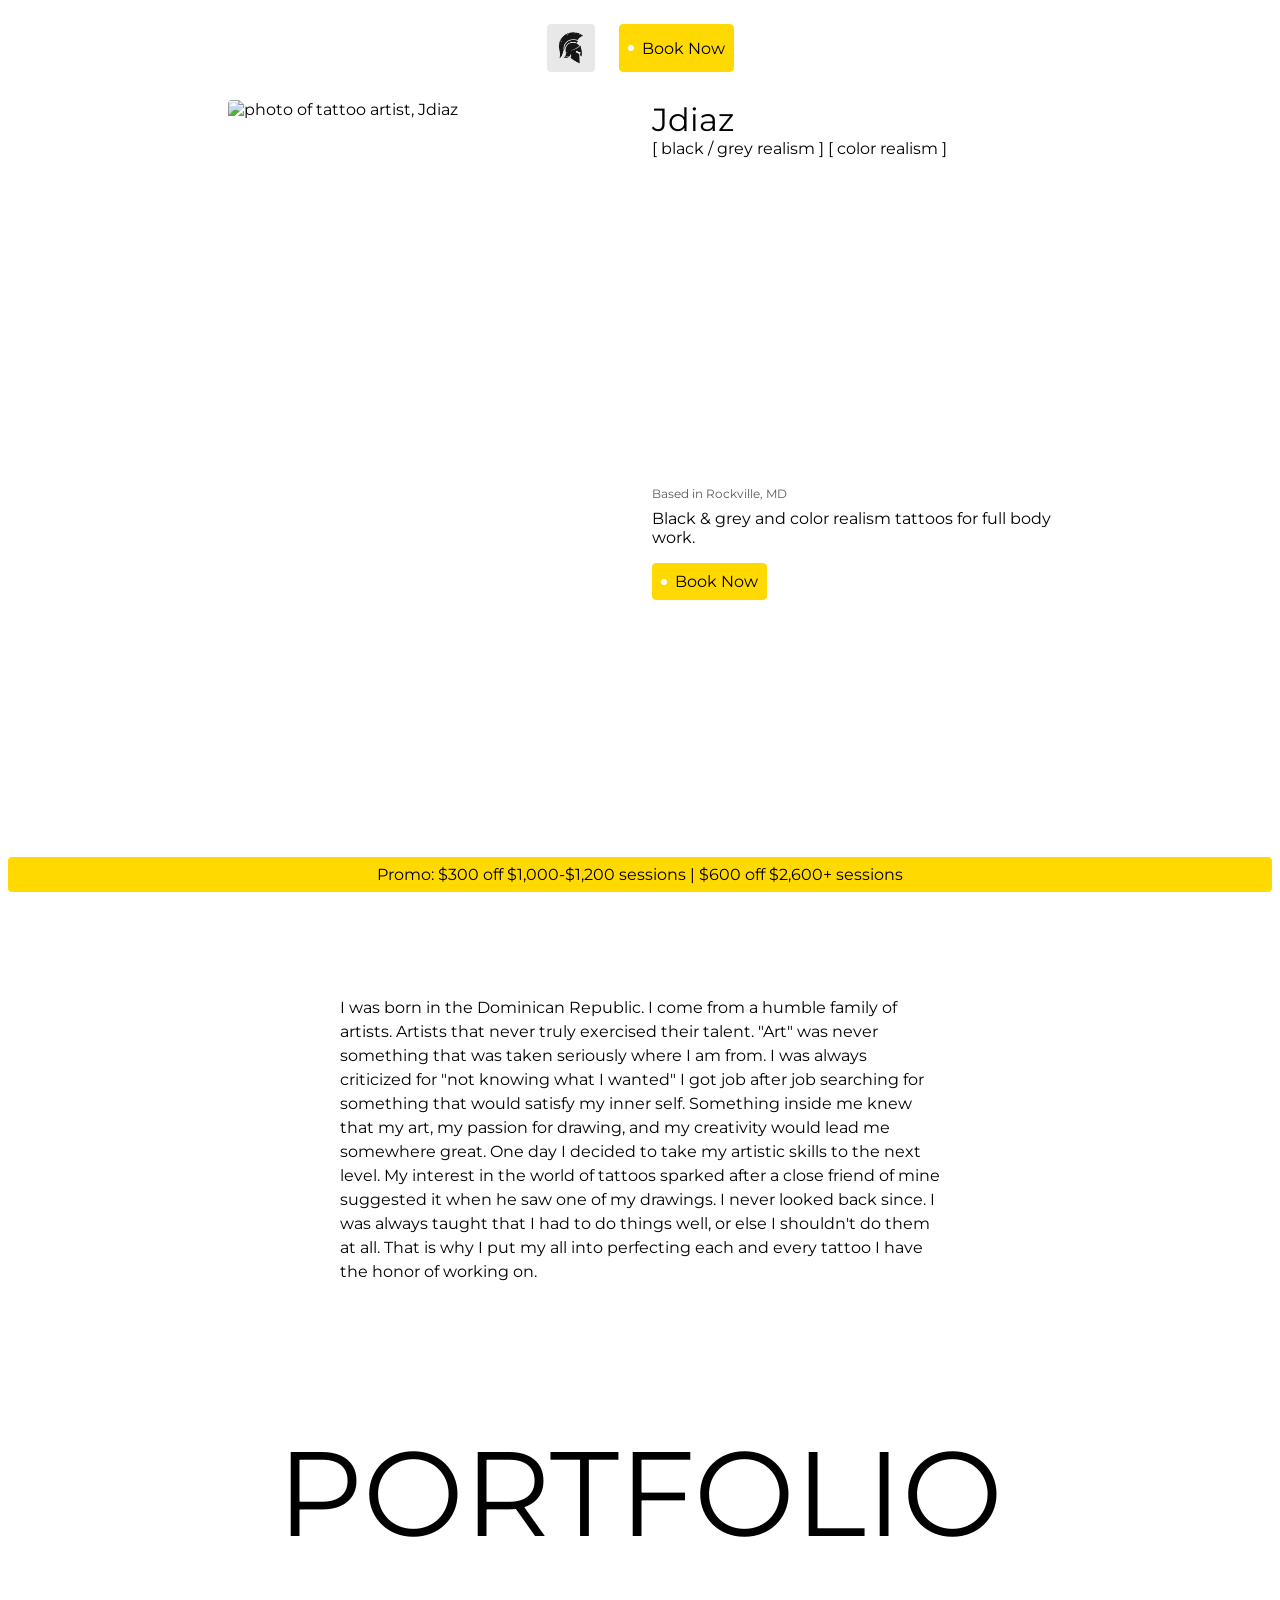
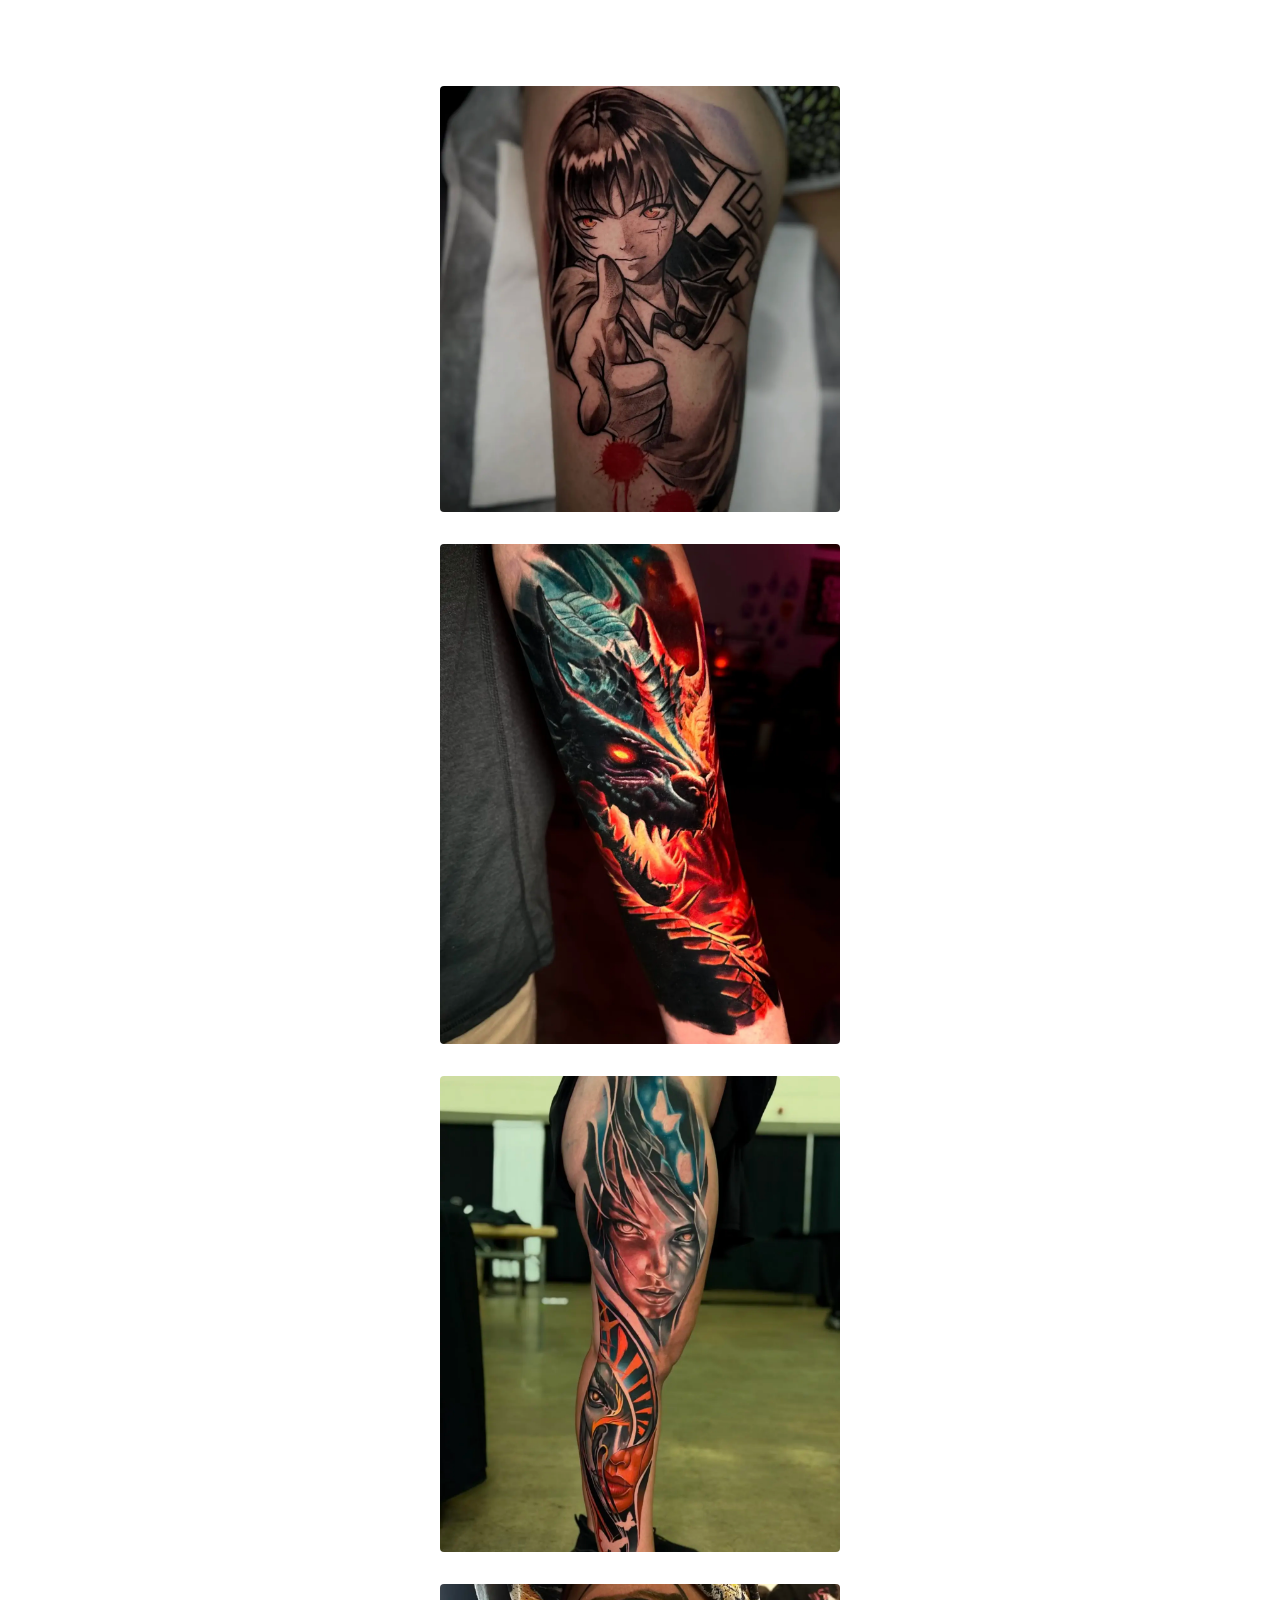
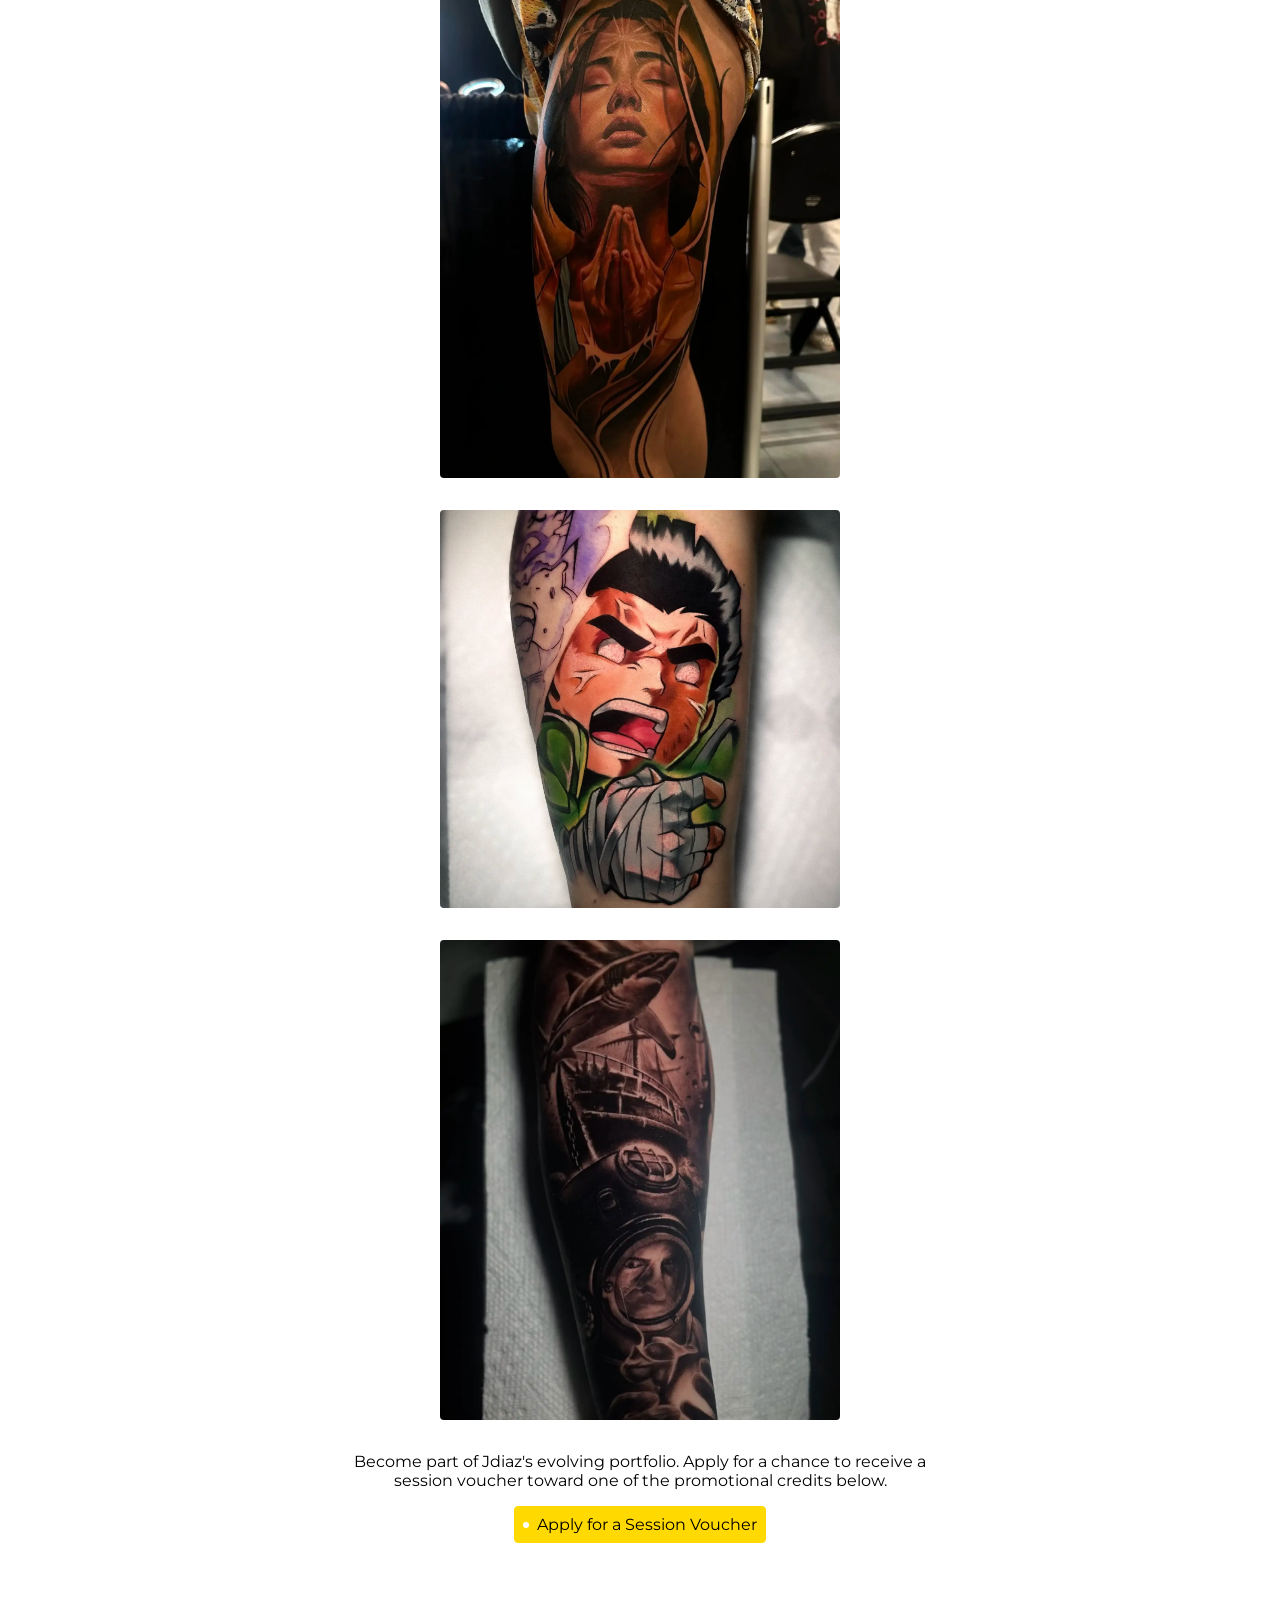
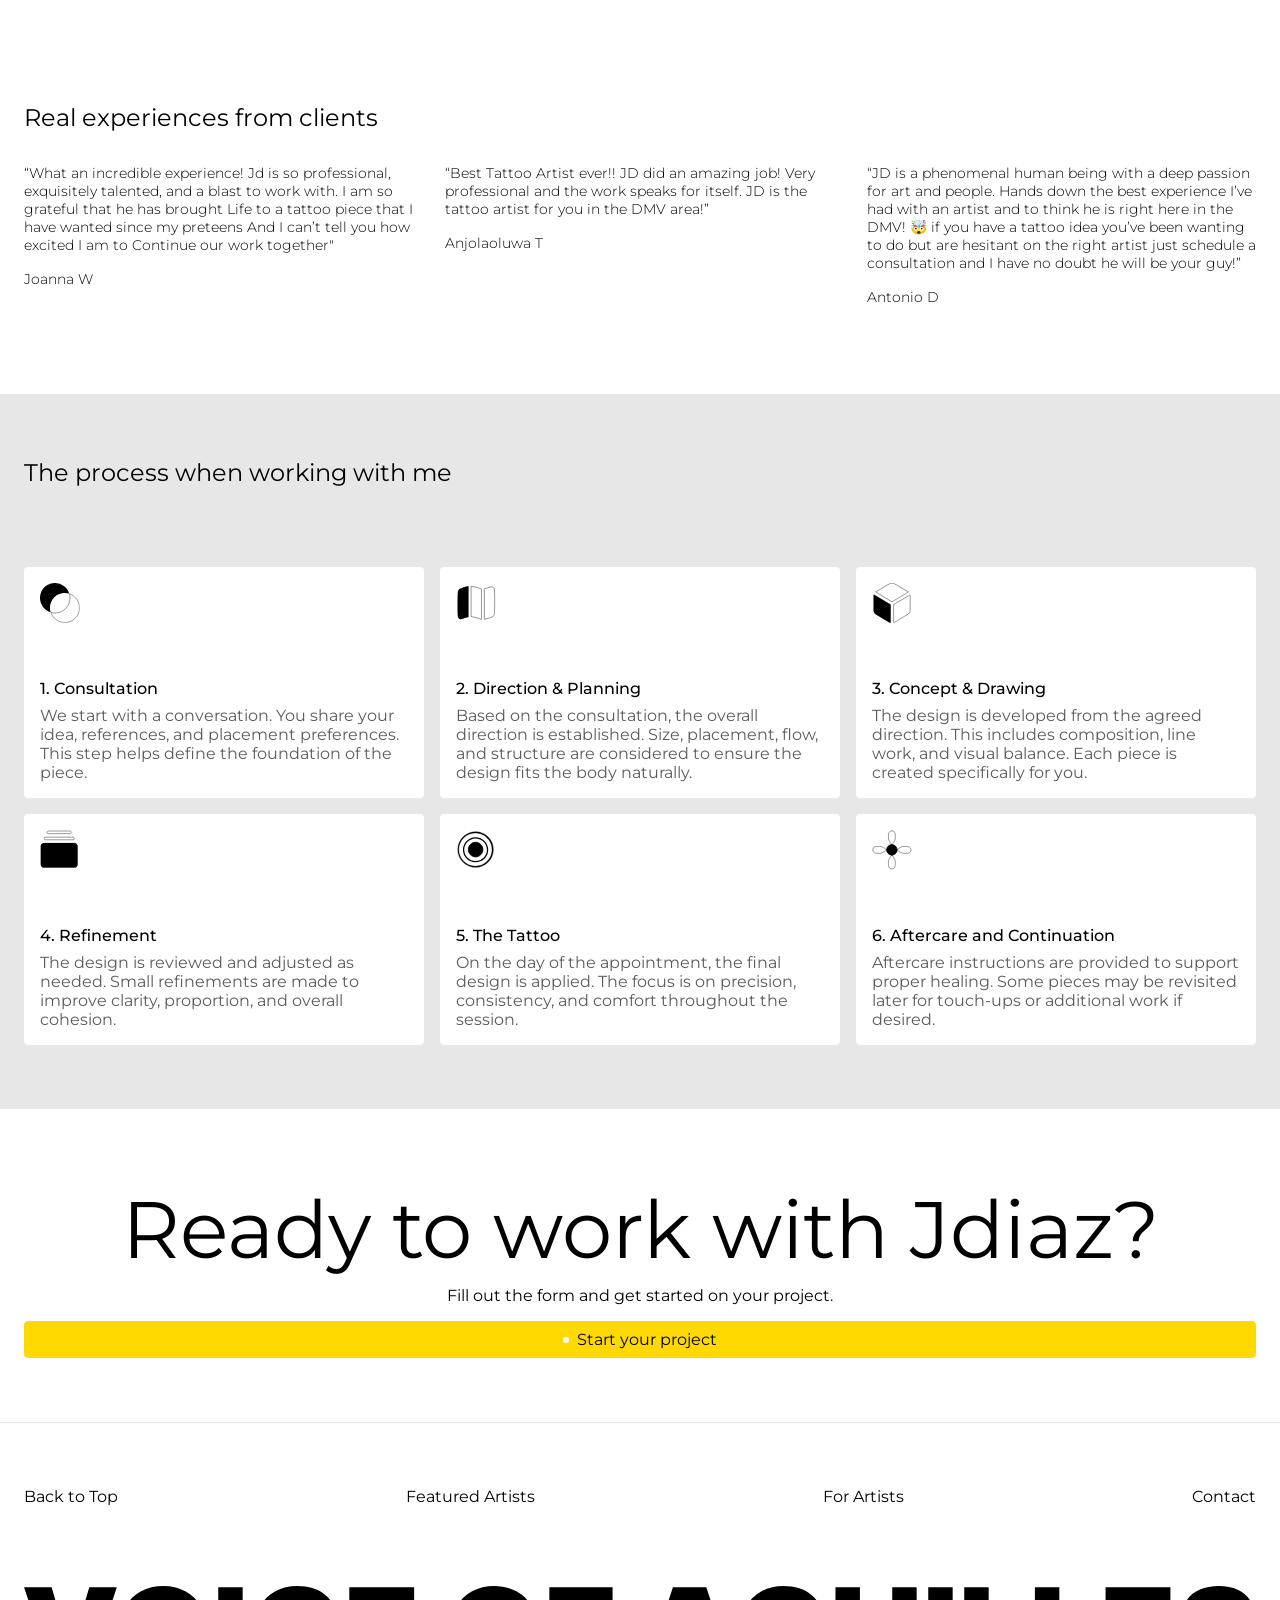
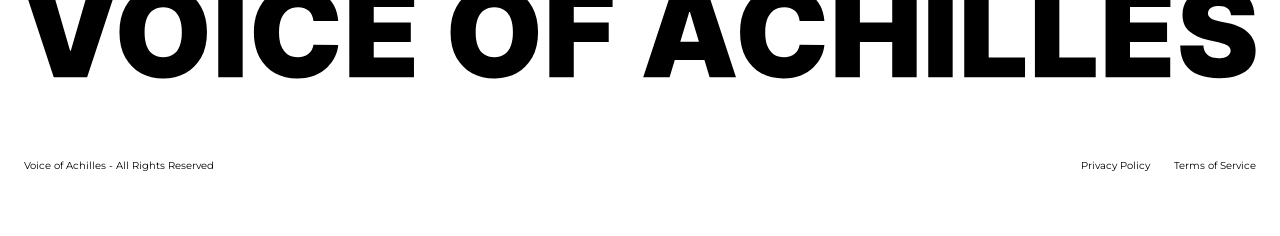
==== achilles-art-studio.html @ 3e41f664 "added new changes" ====
<!DOCTYPE html>
<html lang="en">
<head>
  <meta charset="UTF-8">
  <meta name="viewport" content="width=device-width, initial-scale=1.0">
  <title>Jdiaz | Artist</title>
  <link rel="stylesheet" href="achilles-art-studio-style.css">

  <!-- Meta Pixel Code --> 
   <script> !function(f,b,e,v,n,t,s) {if(f.fbq)return;n=f.fbq=function(){n.callMethod? n.callMethod.apply(n,arguments):n.queue.push(arguments)}; if(!f._fbq)f._fbq=n;n.push=n;n.loaded=!0;n.version='2.0'; n.queue=[];t=b.createElement(e);t.async=!0; t.src=v;s=b.getElementsByTagName(e)[0]; s.parentNode.insertBefore(t,s)}(window, document,'script', 'https://connect.facebook.net/en_US/fbevents.js'); fbq('init', '817941607313634'); fbq('track', 'PageView'); </script> <noscript><img height="1" width="1" style="display:none" src="https://www.facebook.com/tr?id=817941607313634&ev=PageView&noscript=1" /></noscript> 
  <!-- End Meta Pixel Code -->

  <!-- FORM CODE -->
   <script type="text/javascript">
    (function (d, o) {
        var s = d.createElement("script"), g = "getElementsByTagName";
        s.type = "text/javascript"; s.async = true;
        s.src = "//formdesigner.pro/js/universal/init.js?v=1.0.0";
        s.onload = function () {
            if (document.readyState !== 'loading') {
                FD.init(o);
            } else document.addEventListener("DOMContentLoaded", function () {
                FD.init(o);
            });
        };
        var h=d[g]("head")[0] || d[g]("body")[0];
        h.appendChild(s);
    })(document, {
    "host": "formdesigner.pro",
    "forms": {
        "243642": {
            "popup": {
                "overlay": "rgba(25,25,25,0.9)",
                "width": "600px",
                "height": "auto",
                "preload": 1,
                "disableOnMobile": false,
                "frequency": 1
            }
        }
    }
});
</script>

<script>
!function(f,b,e,v,n,t,s)
{if(f.fbq)return;n=f.fbq=function(){n.callMethod?
n.callMethod.apply(n,arguments):n.queue.push(arguments)};
if(!f._fbq)f._fbq=n;n.push=n;n.loaded=!0;n.version='2.0';
n.queue=[];t=b.createElement(e);t.async=!0;
t.src=v;s=b.getElementsByTagName(e)[0];
s.parentNode.insertBefore(t,s)}(window, document,'script',
'https://connect.facebook.net/en_US/fbevents.js');
fbq('init', '817941607313634');
fbq('track', 'SubmitApplication');
</script>
<noscript><img height="1" width="1" style="display:none"
src="https://www.facebook.com/tr?id=817941607313634&ev=PageView&noscript=1"
/></noscript>

</head>
<body>
  <header>
    <nav>
      <a href="index.html">
        <figure class="achilles-wrapper">
          <img src="assets/achilles-helmet.svg" class="achilles-icon" alt="achilles helmet icon">
        </figure>
      </a>

      <a href="#popup:formdesigner-243642" class="CTA-btn main-CTA">
        <div class="btn-circle"></div>
        Book Now
      </a>
  </header>

  <main>
    <a href="#popup:formdesigner-243642" class="promo">
      Promo: $300 off $1,000-$1,200 sessions | $600 off $2,600+ sessions
    </a>
  
    <div class="section-sticky">
      <section id="artist">
        <div class="artist-container">
          <figure class="display-wrapper">
            <img src="artists/achilles-art-studio-wild-card.svg" alt="photo of tattoo artist, Jdiaz" class="artist-display">
          </figure>

          <div class="artist-info-container">
            <div>
              <h1 class="artist-name">Jdiaz</h1>
              <p>
                [ black / grey realism ] [ color realism ]
              </p>
            </div>

            <div class="artist-summary-container">
              <p class="location">Based in Rockville, MD</p>

              <p class="artist-summary">Black & grey and color realism tattoos for full body work.</p>

              <a href="#popup:formdesigner-243642" class="CTA-btn main-CTA">
                <div class="btn-circle"></div>
                Book Now
              </a>
            </div>
          </div>
        </div>
      </section>

      <section id="about-artist">
        <div class="container">
          <div class="row">
            <div class="text-container">
              <p class="about-text">
                I was born in the Dominican Republic. I come from a humble family of artists. Artists that never truly exercised their talent. "Art" was never something that was taken seriously where I am from. I was always criticized for "not knowing what I wanted" I got job after job searching for something that would satisfy my inner self. Something inside me knew that my art, my passion for drawing, and my creativity would lead me somewhere great. One day I decided to take my artistic skills to the next level. My interest in the world of tattoos sparked after a close friend of mine suggested it when he saw one of my drawings. I never looked back since. I was always taught that I had to do things well, or else I shouldn't do them at all. That is why I put my all into perfecting each and every tattoo I have the honor of working on. 
              </p>
            </div>
          </div>
        </div>
        
        <section id="gallery">
          <div class="container">
            <div class="row gallery-row">
              <div class="gallery-text-container">
                <h2 class="portfolio">PORTFOLIO</h2>
              </div>
              
              <div class="tattoo-container">
                <figure class="tattoo-wrapper">
                  <img src="jdiaz-tattoos/jdiaz-anime.webp" alt="Anime tattoo by Jdiaz" class="tattoo-img" loading="lazy">
                </figure>
                
                <figure class="tattoo-wrapper">
                  <img src="jdiaz-tattoos/jdiaz-dragon.webp" alt="Dragon tattoo by Jdiaz" class="tattoo-img" loading="lazy">
                </figure>
                
                <figure class="tattoo-wrapper">
                  <img src="jdiaz-tattoos/jdiaz-full-leg.webp" alt="Full leg tattoo by Jdiaz" class="tattoo-img" loading="lazy">
                </figure>
                
                <figure class="tattoo-wrapper">
                  <img src="jdiaz-tattoos/jdiaz-praying.webp" alt="Praying tattoo by Jdiaz" class="tattoo-img" loading="lazy">
                </figure>
                
                <figure class="tattoo-wrapper">
                  <img src="jdiaz-tattoos/jdiaz-rocklee.webp" alt="Rock Lee  tattoo by Jdiaz" class="tattoo-img" loading="lazy">
                </figure>
                
                <figure class="tattoo-wrapper">
                  <img src="jdiaz-tattoos/jdiaz-underwater.webp" alt="Underwater tattoo by Jdiaz" class="tattoo-img" loading="lazy">
                </figure>
              </div>
            </div>
            <div class="gallery-CTA">
              <p>Become part of Jdiaz's evolving portfolio. Apply for a chance to receive a session voucher toward one of the promotional credits below.</p>
    
              <a href="#popup:formdesigner-243642" class="CTA-btn main-CTA">
                <div class="btn-circle"></div>
                Apply for a Session Voucher
              </a>
            </div>
          </div>
        </section>
      </section>
    </div>


    <section id="Reviews">
      <div class="container">
        <div class="row client-row">

          <h2>Real experiences from clients</h2>
          <div class="review-wrapper">
            <div class="quote-box">
              <p class="quote">
                “What an incredible experience! Jd is so professional, exquisitely talented, and a blast to work with. I am so grateful that he has brought Life to a tattoo piece that I have wanted since my preteens And I can’t tell you how excited I am to Continue our work together"
              </p>

              <p class="quote">Joanna W</p>
            </div>

            <div class="quote-box">
              <p class="quote">
                “Best Tattoo Artist ever!! JD did an amazing job! Very professional and the work speaks for itself. JD is the tattoo artist for you in the DMV area!”
              </p>

              <p class="quote">Anjolaoluwa T</p>
            </div>

            <div class="quote-box">
              <p class="quote">
                “JD is a phenomenal human being with a deep passion for art and people. Hands down the best experience I’ve had with an artist and to think he is right here in the DMV! 🤯 if you have a tattoo idea you’ve been wanting to do but are hesitant on the right artist just schedule a consultation and I have no doubt he will be your guy!”
              </p>

              <p class="quote">Antonio D</p>
            </div>
        </div>
      </div>
    </section>

    <section id="process">
      <div class="container">
        <div class="row">
          <h2>The process when working with me</h2>

          <div class="process-wrapper">
            <!-- consultation -->
            <div class="process-card">
              <img src="assets/consultation-img.svg" alt="" class="process-icon">

              <div class="process-info-container">
                <p class="process-name">1. Consultation</p>
                <p class="process-info">We start with a conversation. You share your idea, references, and placement preferences. This step helps define the foundation of the piece.</p>
              </div>
            </div>

            <!-- planning -->

            <div class="process-card">
              <img src="assets/planning-img.svg" alt="" class="process-icon">

              <div class="process-info-container">
                <p class="process-name">2. Direction & Planning</p>
                <p class="process-info">Based on the consultation, the overall direction is established. Size, placement, flow, and structure are considered to ensure the design fits the body naturally.</p>
              </div>
            </div>

            <!-- Concept -->

            <div class="process-card">
              <img src="assets/concept-img.svg" alt="" class="process-icon">

              <div class="process-info-container">
                <p class="process-name">3. Concept & Drawing</p>
                <p class="process-info">The design is developed from the agreed direction. This includes composition, line work, and visual balance. Each piece is created specifically for you.</p>
              </div>
            </div>

            <!-- Refinement -->

            <div class="process-card">
              <img src="assets/refinement-img.svg" alt="" class="process-icon">

              <div class="process-info-container">
                <p class="process-name">4. Refinement</p>
                <p class="process-info">The design is reviewed and adjusted as needed. Small refinements are made to improve clarity, proportion, and overall cohesion.</p>
              </div>
            </div>

            <!-- tattoo -->

            <div class="process-card">
              <img src="assets/tattoo-img.svg" alt="" class="process-icon">

              <div class="process-info-container">
                <p class="process-name">5. The Tattoo</p>
                <p class="process-info">On the day of the appointment, the final design is applied. The focus is on precision, consistency, and comfort throughout the session.</p>
              </div>
            </div>

            <!-- Aftercare -->

            <div class="process-card">
              <img src="assets/aftercare-img.svg" alt="" class="process-icon">

              <div class="process-info-container">
                <p class="process-name">6. Aftercare and Continuation</p>
                <p class="process-info">Aftercare instructions are provided to support proper healing. Some pieces may be revisited later for touch-ups or additional work if desired.</p>
              </div>
            </div>
          </div>
        </div>
      </div>
    </section>

    <section id="final-CTA">
      <div class="container">
        <div class="row CTA-row">
          <h2 class="CTA-text">Ready to work with Jdiaz?</h2>

          <p class="CTA-info">Fill out the form and get started on your project.</p>

          <a href="#popup:formdesigner-243642" class="CTA-btn main-CTA">
            <div class="btn-circle"></div>
            Start your project
          </a>
        </div>
      </div>
    </section>

    <footer>
      <div class="footer-container">
        <div class="row">
          <ul class="footer-list">
            <li><a href="index.html" class="footer-link">Back to Top</a></li>

            <li><a href="/#featured-artists" class="footer-link">Featured Artists</a></li>

            <li><a href="/#artist-program" class="footer-link">For Artists</a></li>
            
            <li><a href="mailto:contact@voiceofachilles.com" class="footer-link">Contact</a></li>
          </ul>

          <img src="assets/voiceofachilles.svg" class="footer-company-name">

          <div class="copyright-wrapper">
            <p class="copyright">
              Voice of Achilles - All Rights Reserved
            </p>
            <div class="policy-pages">
              <a href="privacy-policy.html">Privacy Policy</a>
              <a href="terms-of-service.html">Terms of Service</a>
            </div>
          </div>

        </div>
      </div>
    </footer>
  </main>
</body>
</html>
---- achilles-art-studio-style.css ----
@import url('https://fonts.googleapis.com/css2?family=Montserrat:ital,wght@0,100..900;1,100..900&display=swap');

* {
  padding: 0;
  margin: 0;
  box-sizing: border-box;
  scroll-behavior: smooth;
   font-family: "Montserrat", sans-serif;
}

:root {
  --artist-color: #ffd900;
  --gold-color: #FFD900;
  --black: #000;
  --white: #fff;
  --background-color: #fff;
  --secondary-text: #5B5B5B;
  --corner-radius: 4px;
  --process-background: #E7E7E7;
  --gloss-grey: rgba(225, 225, 225, 0.75);
}

body {
  background-color: var(--background-color);
}

/* GEN */
li, a {
  list-style-type: none;
  text-decoration: none;
  color: inherit;
}

img {
  display: block;
}

.container {
  padding: 4rem 0;
  margin-top: 8px;
}

.row {
  padding: 0 24px;
  width: 100%;
  max-width: 1500px;
  margin: 0 auto;
}

h2 {
  font-weight: 400;
  margin-bottom: 8px;
}

/* Buttons */
.CTA-btn {
  padding: 8px;
  width: fit-content;
  border-radius: var(--corner-radius);

  display: flex;
  justify-content: center;
  align-items: center;
  gap: 8px;
  border: 1px solid var(--artist-color);
}

.CTA-btn:hover {
  backdrop-filter: blur(2px);
  background-color: #ffffff00;
  color: #000;
}

.main-CTA {
  background-color: var(--artist-color);
}

.main-CTA:hover .btn-circle {
  background-color: var(--black);
}

.btn-circle,
.secondary-circle {
  width: 6px;
  height: 6px;
  border-radius: 25px;
  transition: background-color 300ms ease;
}

.btn-circle {
  background-color: var(--white);
}

.secondary-CTA,
.main-CTA {
  transition: color 300ms ease, background-color 300ms ease;
}

.secondary-CTA:hover .secondary-circle {
  background-color: var(--white);
}

/* PROMO */
.promo {
  position: fixed;
  bottom: 8px;
  left: 8px;
  right: 8px;
  background-color: var(--gold-color);
  border-radius: var(--corner-radius);
  padding: 8px 4px;
  z-index: 100;
  text-align: center;
}

/* navigation */
nav {
  width: 100%;
  position: fixed;
  top: 24px;
  left: 0;
  right: 0;
  padding: 0 24px;
  z-index: 101;
  display: flex;
  justify-content: center;
  gap: 24px;
}

.achilles-wrapper {
  width: 48px;
}

.achilles-icon {
  width: 32px;
}

.nav-list {
  gap: 16px; 
  padding: 0 24px;
}

.nav-list,
.achilles-wrapper {
  display: flex;
  justify-content: center;
  background-color: var(--gloss-grey);
  backdrop-filter: blur(4px);
  align-items: center;
  height: 48px;
  border-radius: var(--corner-radius);
  transition: background-color 300ms ease;
}

.achilles-wrapper:hover {
  background-color: var(--gold-color);
}

/* Artist hero */
.section-sticky {
  position: relative;
  padding: 24px;
  height: fit-content; /*Height for parent text container*/
}

#artist {
  position: sticky;
  top: 100px;
  z-index: 1;
  height: 100vh;
}

.artist-container {
  display: flex;
  justify-content: center;
  gap: 24px;
}

.display-wrapper {
  width: 400px;
  height: 500px;
  border-radius: var(--corner-radius);
  overflow: hidden;
}

.artist-display {
  width: 100%;
}

.artist-info-container {
  display: flex;
  flex-direction: column;
  justify-content: space-between;
  height: 500px;
}

.artist-summary {
  margin: 8px 0 16px 0;
  width: 400px;
}

.artist-name {
  font-size: 32px;
  font-weight: 400;
}

.location {
  color: var(--secondary-text);
  font-size: 12px;
}

/* About Artist */
#about-artist {
  position: relative;
  z-index: 10;
  background-color: var(--white);
}

.text-container {
  display: flex;
  flex-direction: column;
  align-items: center;
  justify-content: center;
  gap: 32px;
}

.about-text {
  width: 600px;
  line-height: 24px;
}

/* Gallery */
.gallery-row {
  height: fit-content;
  position: relative;
  padding: 0;
}

.gallery-text-container {
  position: sticky;
  top: 30%;
  display: flex;
  width: 100%;
  text-align: center;
  justify-content: center;
  margin-bottom: 32px;
}

.portfolio {
  font-size: 120px;
}


.tattoo-container {
  padding: 32px 0;
  position: relative;
  z-index: 10;
  margin-top: 80px;
  
  display: flex;
  flex-direction: column;
  align-items: center;
  gap: 32px;
}

.tattoo-wrapper {
  width: 400px;
  height: fit-content;
  overflow: hidden;
  border-radius: var(--corner-radius);
}

.tattoo-img {
  width: 100%;
}

.gallery-CTA {
  width: 100%;
  display: flex;
  flex-direction: column;
  align-items: center;
  gap: 16px;
  text-align: center;
}

.gallery-CTA p {
  width: 100%;
  max-width: 600px;
}

/* Reviews */
.review-wrapper {
  margin-top: 32px;
  display: grid;
  grid-template-columns: repeat(3, 1fr);
  gap: 32px;
}

.quote-box {
  border: .5px solid var(--background-black);
  border-radius: var(--corner-radius);
}

.quote {
  font-weight: 300;
  font-size: 14px;
  margin-bottom: 16px;
}


/* Process */
#process {
  background-color: var(--process-background);
}

.process-wrapper {
  margin-top: 80px;
  display: grid;
  grid-template-columns: repeat(3, 1fr);
  gap: 16px;
}

.process-card {
  background-color: var(--white);
  border-radius: 4px;
  padding: 16px;

  display: flex;
  flex-direction: column;
  gap: 56px;
}

.process-icon {
  width: 40px;
}

.process-name {
  font-weight: 500;
  margin-bottom: 8px;
}

.process-info {
  color: var(--secondary-text);
}

/* Final CTA */
.CTA-row {
  display: flex;
  flex-direction: column;
  align-items: center;
  text-align: center;
}

.CTA-row a {
  width: 100%;
}

.CTA-text {
  font-size: 80px;
}

.CTA-info {
  margin-bottom: 16px;
}

/* footer */
footer {
  position: relative;
  background-color: var(--white);
  border-top: 1px solid var(--gloss-grey);
}

.footer-list {
  display: flex;
  justify-content: space-between;
}

.footer-list,
.copyright-wrapper {
  position: relative;
  z-index: 5;
}

.footer-company-name {
  width: 100%;
  margin: 80px 0 80px 0;
}

.copyright-wrapper {
  display: flex;
  justify-content: space-between;
  font-size: 10px;
}

.policy-pages {
  display: flex;
  gap: 24px;
  align-items: center;
}

.footer-container {
  padding: 4rem 0 4rem 0;
}


/* Viewport 1000px */
@media (max-width: 1000px) {
  .section-sticky, nav {
    padding: 8px;
  }

  nav {
    gap: 8px;
    top: 8px;
  }

  .review-wrapper {
    grid-template-columns: repeat(1, 1fr);
  }
  
  .process-wrapper {
    grid-template-columns: repeat(2, 1fr);
  }
}

@media (max-width: 748px) {
  .artist-container {
    flex-direction: column;
  }

  .display-wrapper {
    width: 300px;
    height: 400px;
  }

  .artist-info-container {
    height: fit-content;
  }

  .artist-summary-container {
    margin-top: 16px;
  }

  .artist-summary {
    width: 100%;
    max-width: 500px;
  }

  .about-text {
    width: 100%;
  }

  .portfolio {
    font-size: 80px;
  }

  p, a {
    font-size: 12px;
  }

  .CTA-text {
    font-size: 40px;
  }
}

@media (max-width: 520px) {
  #artist {
    top: 65px;
  }

  .portfolio {
    font-size: 50px;
    max-width: 300px;
  }

  .tattoo-wrapper {
    width: 90%;
  }

  .process-wrapper {
    grid-template-columns: repeat(1, 1fr);
  }

  .copyright-wrapper {
    flex-direction: column;
    gap: 16px;
    align-items: center;
  }

  .achilles-icon {
    width: 24px;
  }

  .achilles-wrapper {
    height: 36px;
  }
}

@media (max-width: 400px) {
  .display-wrapper {
    width: 100%;
    height: 300px;
  }

  .artist-container {
    gap: 8px;
  }
}
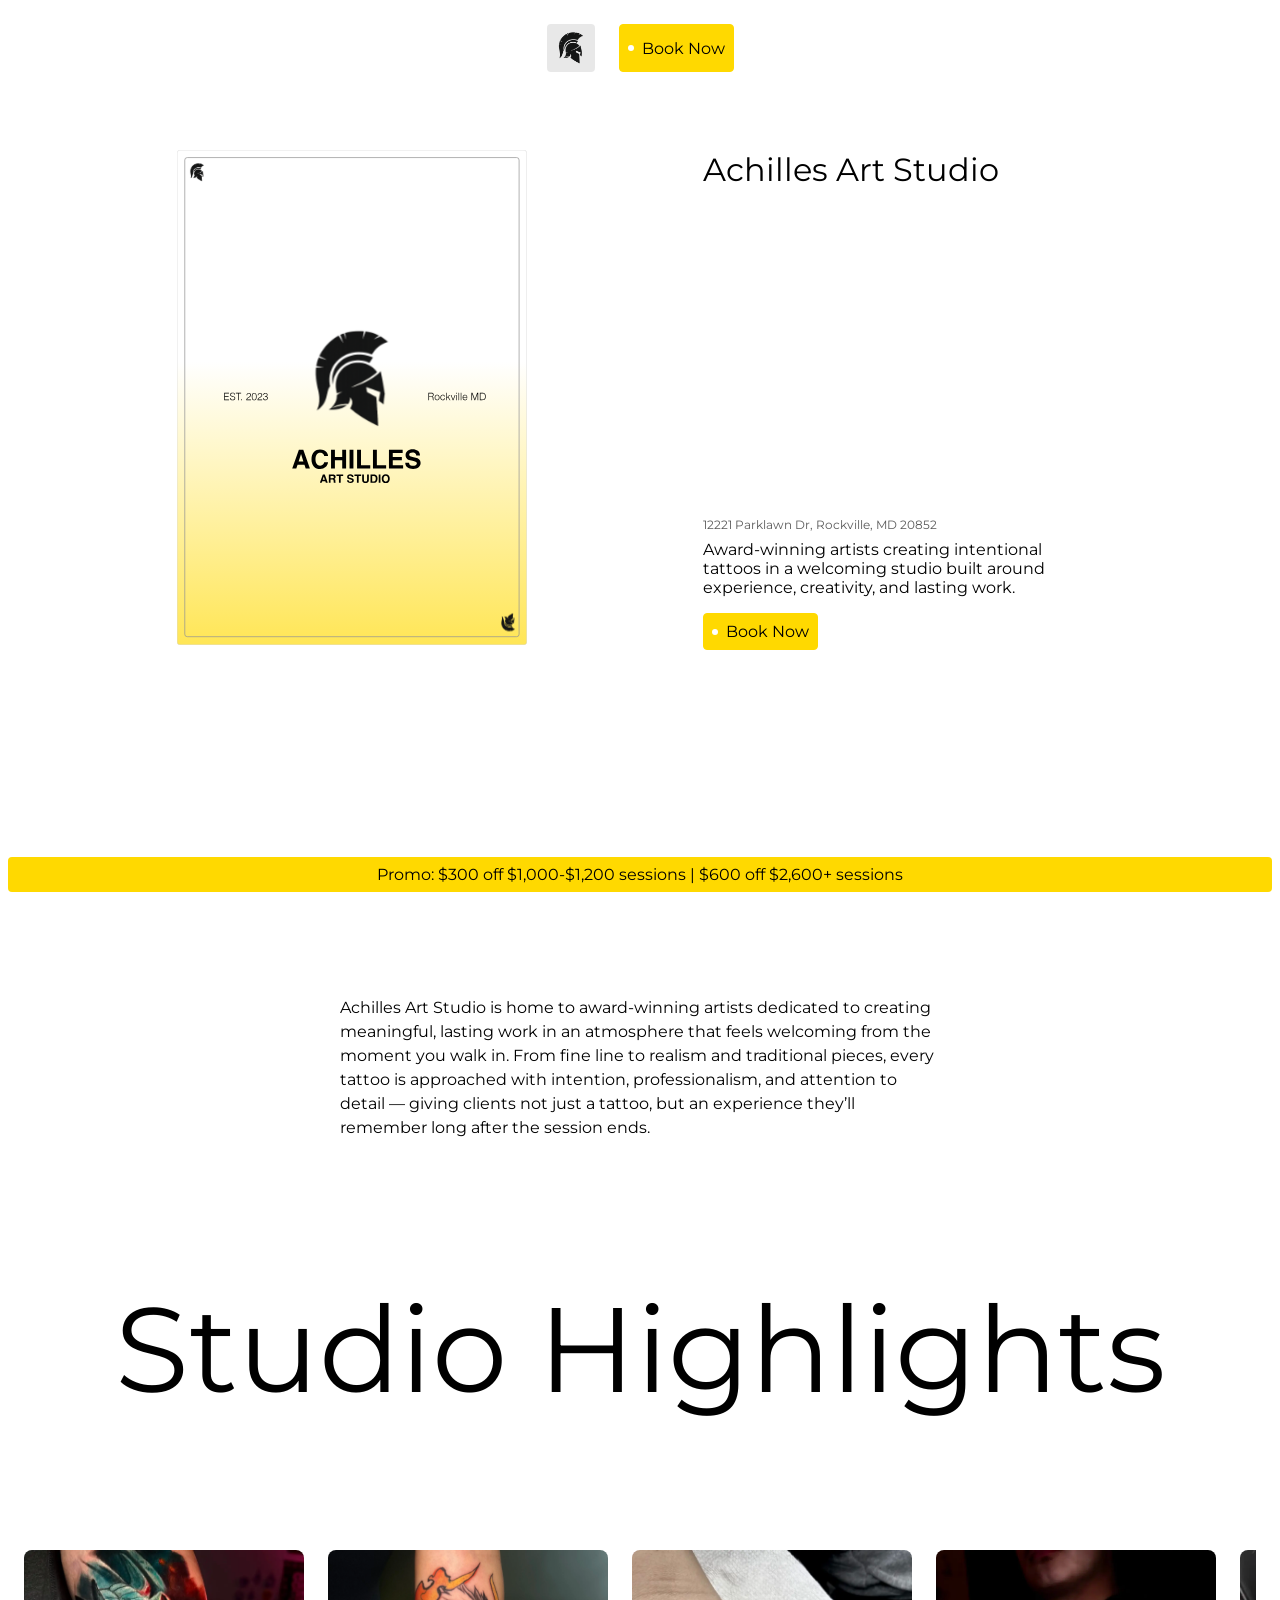
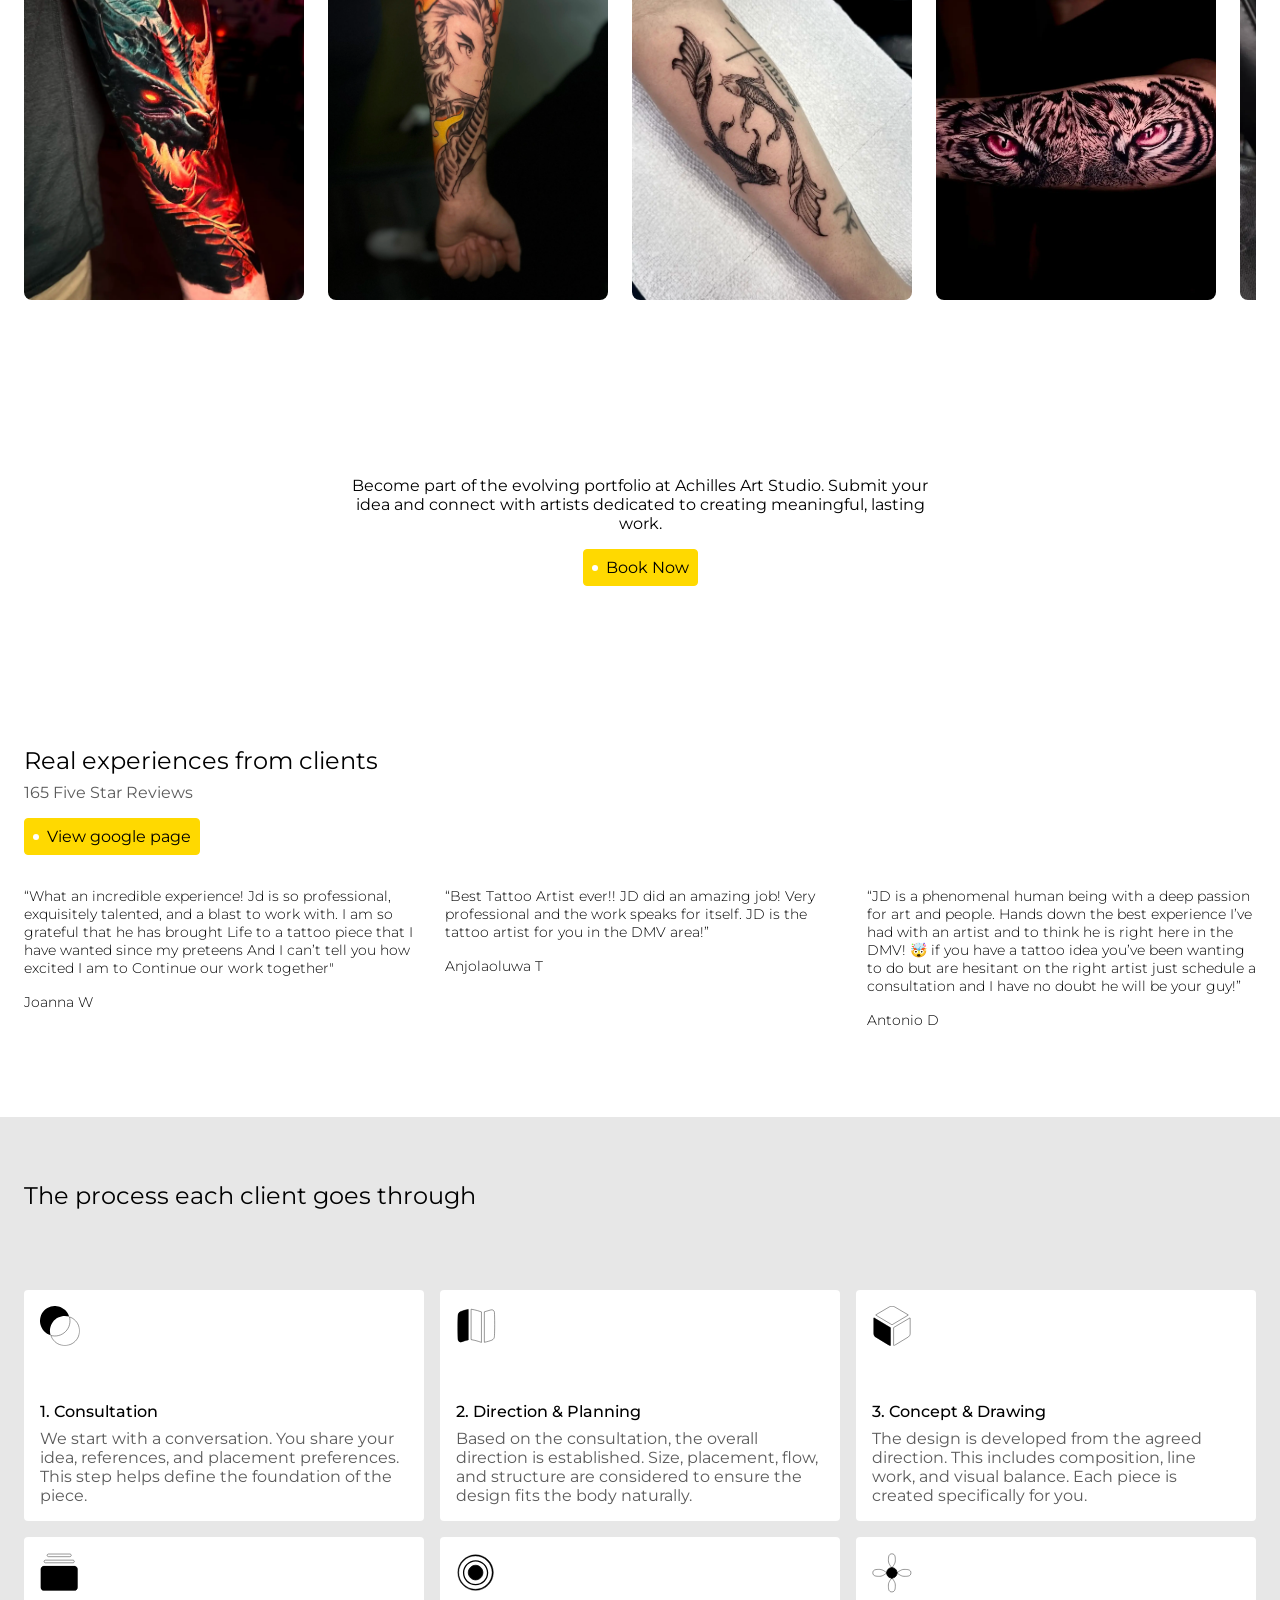
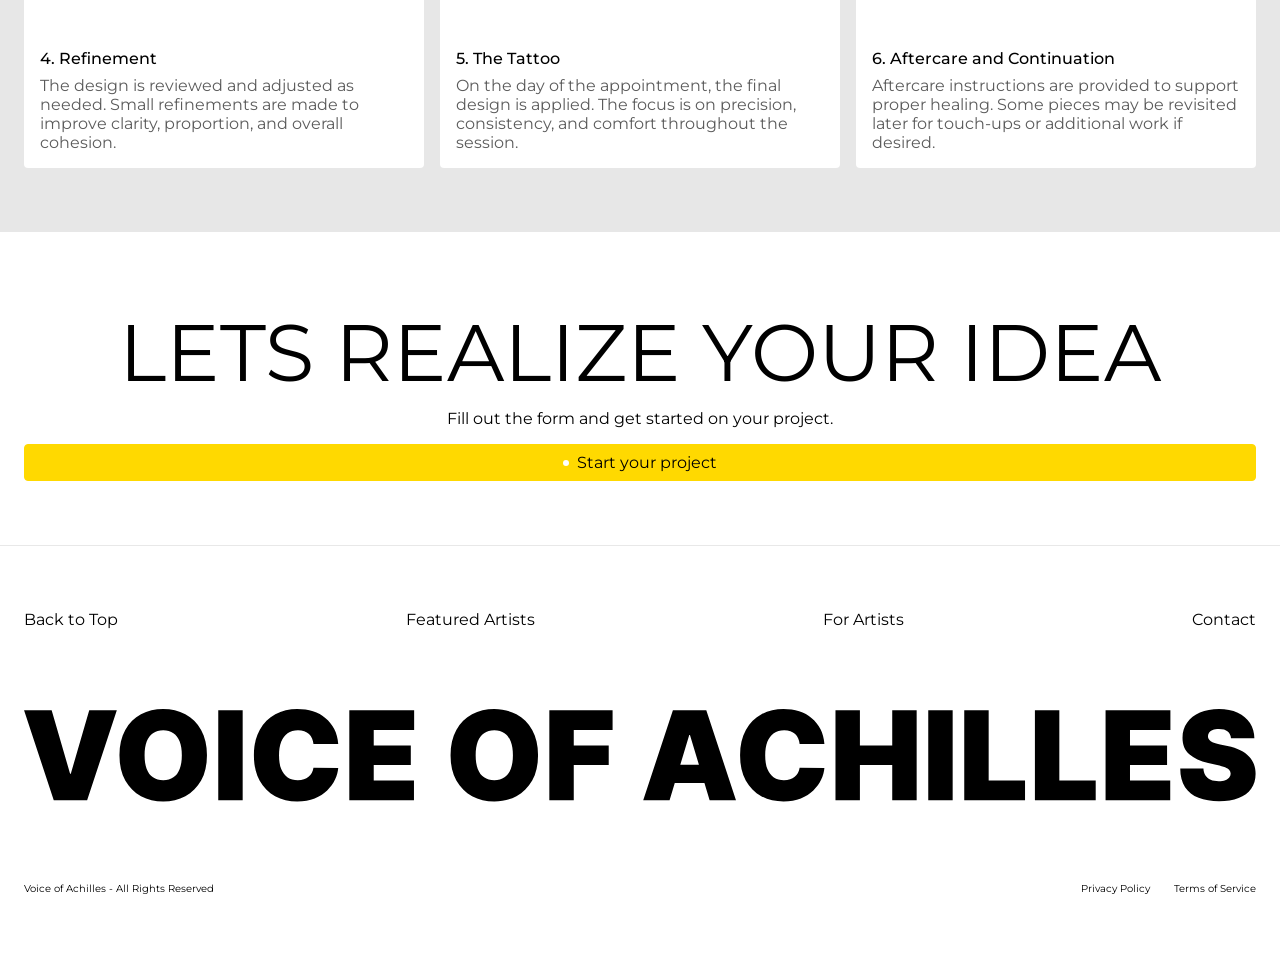
==== commit 75fd23f5: "added achilles page" ====
--- a/achilles-art-studio.html
+++ b/achilles-art-studio.html
@@ -83,21 +83,18 @@
       <section id="artist">
         <div class="artist-container">
           <figure class="display-wrapper">
-            <img src="artists/achilles-art-studio-wild-card.svg" alt="photo of tattoo artist, Jdiaz" class="artist-display">
+            <img src="artists/achilles-studio-card.svg" alt="photo of tattoo artist, Jdiaz" class="artist-display">
           </figure>
 
           <div class="artist-info-container">
             <div>
-              <h1 class="artist-name">Jdiaz</h1>
-              <p>
-                [ black / grey realism ] [ color realism ]
-              </p>
+              <h1 class="artist-name">Achilles Art Studio</h1>            
             </div>
 
             <div class="artist-summary-container">
-              <p class="location">Based in Rockville, MD</p>
-
-              <p class="artist-summary">Black & grey and color realism tattoos for full body work.</p>
+              <p class="location">12221 Parklawn Dr, Rockville, MD 20852</p>
+
+              <p class="artist-summary">Award-winning artists creating intentional tattoos in a welcoming studio built around experience, creativity, and lasting work.</p>
 
               <a href="#popup:formdesigner-243642" class="CTA-btn main-CTA">
                 <div class="btn-circle"></div>
@@ -113,7 +110,7 @@
           <div class="row">
             <div class="text-container">
               <p class="about-text">
-                I was born in the Dominican Republic. I come from a humble family of artists. Artists that never truly exercised their talent. "Art" was never something that was taken seriously where I am from. I was always criticized for "not knowing what I wanted" I got job after job searching for something that would satisfy my inner self. Something inside me knew that my art, my passion for drawing, and my creativity would lead me somewhere great. One day I decided to take my artistic skills to the next level. My interest in the world of tattoos sparked after a close friend of mine suggested it when he saw one of my drawings. I never looked back since. I was always taught that I had to do things well, or else I shouldn't do them at all. That is why I put my all into perfecting each and every tattoo I have the honor of working on. 
+                Achilles Art Studio is home to award-winning artists dedicated to creating meaningful, lasting work in an atmosphere that feels welcoming from the moment you walk in. From fine line to realism and traditional pieces, every tattoo is approached with intention, professionalism, and attention to detail — giving clients not just a tattoo, but an experience they’ll remember long after the session ends. 
               </p>
             </div>
           </div>
@@ -123,44 +120,78 @@
           <div class="container">
             <div class="row gallery-row">
               <div class="gallery-text-container">
-                <h2 class="portfolio">PORTFOLIO</h2>
-              </div>
-              
-              <div class="tattoo-container">
-                <figure class="tattoo-wrapper">
-                  <img src="jdiaz-tattoos/jdiaz-anime.webp" alt="Anime tattoo by Jdiaz" class="tattoo-img" loading="lazy">
-                </figure>
-                
-                <figure class="tattoo-wrapper">
-                  <img src="jdiaz-tattoos/jdiaz-dragon.webp" alt="Dragon tattoo by Jdiaz" class="tattoo-img" loading="lazy">
-                </figure>
-                
-                <figure class="tattoo-wrapper">
-                  <img src="jdiaz-tattoos/jdiaz-full-leg.webp" alt="Full leg tattoo by Jdiaz" class="tattoo-img" loading="lazy">
-                </figure>
-                
-                <figure class="tattoo-wrapper">
-                  <img src="jdiaz-tattoos/jdiaz-praying.webp" alt="Praying tattoo by Jdiaz" class="tattoo-img" loading="lazy">
-                </figure>
-                
-                <figure class="tattoo-wrapper">
-                  <img src="jdiaz-tattoos/jdiaz-rocklee.webp" alt="Rock Lee  tattoo by Jdiaz" class="tattoo-img" loading="lazy">
-                </figure>
-                
-                <figure class="tattoo-wrapper">
-                  <img src="jdiaz-tattoos/jdiaz-underwater.webp" alt="Underwater tattoo by Jdiaz" class="tattoo-img" loading="lazy">
-                </figure>
-              </div>
-            </div>
-            <div class="gallery-CTA">
-              <p>Become part of Jdiaz's evolving portfolio. Apply for a chance to receive a session voucher toward one of the promotional credits below.</p>
+                <h2 class="portfolio">Studio Highlights</h2>
+              </div>
+              
+          <div class="track-container">
+            <div class="gallery-track">
+              <div class="gallery-item">
+                <img src="home-tattoos/jdiaz-dragon.webp" alt="dragon full color tattoo by Jdiaz" loading="eager">
+              </div>
+          
+              <div class="gallery-item">
+                <img src="home-tattoos/jeju-demon-slayer.webp" alt="Demon slayer tattoo by Jeju" loading="eager">
+              </div>
+            
+              <div class="gallery-item">
+                <img src="home-tattoos/randy-koy-fish.webp" alt="koy fish tattoo by Randy" loading="eager">
+              </div>
+            
+              <div class="gallery-item">
+                <img src="home-tattoos/maginkz-tiger-eyes.webp" alt="tiger face tattoo by magic inkz" loading="eager">                 
+              </div>
+            
+              <div class="gallery-item">
+                <img src="home-tattoos/sarai-blk-red-flower.webp" alt="flower tattoo by Sarai" loading="eager">
+              </div>
+            
+              <div class="gallery-item">
+                <img src="home-tattoos/david-lay-sleeve.webp" alt="sleeve by David Lay" loading="eager">
+              </div>
+              
+              <div class="gallery-item">
+                <img src="home-tattoos/daniela-zoro.webp" alt="zoro from One Piece by Daniela" loading="eager">
+              </div>  
+            
+              <!-- DUPLICATE -->
+              <div class="gallery-item">
+                <img src="home-tattoos/jdiaz-dragon.webp" alt="dragon full color tattoo by Jdiaz" loading="eager">  
+              </div>
+              
+              <div class="gallery-item">
+                <img src="home-tattoos/jeju-demon-slayer.webp" alt="Demon slayer tattoo by Jeju" loading="eager">
+              </div>
+              
+              <div class="gallery-item">              
+                <img src="home-tattoos/randy-koy-fish.webp" alt="koy fish tattoo by Randy" loading="eager">
+              </div>
+              
+              <div class="gallery-item">
+                <img src="home-tattoos/maginkz-tiger-eyes.webp" alt="tiger face tattoo by magic inkz" loading="eager">
+              </div>
+              
+              <div class="gallery-item">
+                <img src="home-tattoos/sarai-blk-red-flower.webp" alt="flower tattoo by Sarai" loading="eager">
+              </div>
+              
+              <div class="gallery-item">
+                <img src="home-tattoos/david-lay-sleeve.webp" alt="sleeve by David Lay" loading="eager">
+              </div>
+              
+              <div class="gallery-item">
+                <img src="home-tattoos/daniela-zoro.webp" alt="zoro from One Piece by Daniela" loading="eager">
+              </div>        
+            </div> 
+          </div> 
+          </div>
+          <div class="gallery-CTA">
+              <p>Become part of the evolving portfolio at Achilles Art Studio. Submit your idea and connect with artists dedicated to creating meaningful, lasting work.</p>
     
               <a href="#popup:formdesigner-243642" class="CTA-btn main-CTA">
                 <div class="btn-circle"></div>
-                Apply for a Session Voucher
+                Book Now
               </a>
             </div>
-          </div>
         </section>
       </section>
     </div>
@@ -171,6 +202,12 @@
         <div class="row client-row">
 
           <h2>Real experiences from clients</h2>
+          <p class="review-count">165 Five Star Reviews</p>
+
+          <a href="#" class="CTA-btn main-CTA">
+            <div class="btn-circle"></div>
+            View google page
+          </a>
           <div class="review-wrapper">
             <div class="quote-box">
               <p class="quote">
@@ -202,7 +239,7 @@
     <section id="process">
       <div class="container">
         <div class="row">
-          <h2>The process when working with me</h2>
+          <h2>The process each client goes through</h2>
 
           <div class="process-wrapper">
             <!-- consultation -->
@@ -277,7 +314,7 @@
     <section id="final-CTA">
       <div class="container">
         <div class="row CTA-row">
-          <h2 class="CTA-text">Ready to work with Jdiaz?</h2>
+          <h2 class="CTA-text">LETS REALIZE YOUR IDEA</h2>
 
           <p class="CTA-info">Fill out the form and get started on your project.</p>
 
--- a/achilles-art-studio-style.css
+++ b/achilles-art-studio-style.css
@@ -165,26 +165,38 @@
 
 #artist {
   position: sticky;
-  top: 100px;
+  top: 150px;
   z-index: 1;
   height: 100vh;
 }
 
 .artist-container {
   display: flex;
-  justify-content: center;
+  justify-content: space-evenly;
   gap: 24px;
 }
 
 .display-wrapper {
-  width: 400px;
-  height: 500px;
-  border-radius: var(--corner-radius);
-  overflow: hidden;
+  position: relative;
+  width: 350px;
+  height: 400px;
 }
 
 .artist-display {
   width: 100%;
+  transition: box-shadow 500ms ease;
+  animation: float 4s ease-in-out infinite;
+}
+
+@keyframes float {
+  0%, 100% {
+    box-shadow: 6px 6px 1px #00000054;
+    transform: translate(0px) rotate(30deg);
+  }
+  50% {
+    box-shadow: 12px 12px 1px #00000054;
+    transform: translate(6px) rotate(30deg);
+  }
 }
 
 .artist-info-container {
@@ -231,7 +243,7 @@
 
 /* Gallery */
 .gallery-row {
-  height: fit-content;
+  height: 800px;
   position: relative;
   padding: 0;
 }
@@ -250,28 +262,44 @@
   font-size: 120px;
 }
 
-
-.tattoo-container {
-  padding: 32px 0;
-  position: relative;
-  z-index: 10;
-  margin-top: 80px;
-  
-  display: flex;
-  flex-direction: column;
-  align-items: center;
-  gap: 32px;
-}
-
-.tattoo-wrapper {
-  width: 400px;
-  height: fit-content;
-  overflow: hidden;
-  border-radius: var(--corner-radius);
-}
-
-.tattoo-img {
-  width: 100%;
+.track-container {
+  position: relative;
+  width: 100%;
+  height: 100vh;
+  overflow: clip;
+}
+
+.gallery-track {
+  z-index: 5;
+  position: relative;
+  margin-top: 120px;
+  display: flex;
+  gap: 24px;
+  width: max-content;
+  animation: scroll 24s linear infinite;
+}
+
+.gallery-item {
+  position: relative;
+  flex: 0 0 auto;
+  text-align: left;
+}
+
+.gallery-item img {
+  width: 280px;
+  height: 350px; /* Adjust image size */
+  flex-shrink: 0;
+  object-fit: cover;
+  border-radius: 8px;
+}
+
+@keyframes scroll {
+  from {
+    transform: translateX(0);
+  }
+  to {
+    transform: translateX(calc(-50% - 8px));
+  }
 }
 
 .gallery-CTA {
@@ -296,6 +324,11 @@
   gap: 32px;
 }
 
+.review-count {
+  margin: 4px 0 16px 0;
+  color: var(--secondary-text);
+}
+
 .quote-box {
   border: .5px solid var(--background-black);
   border-radius: var(--corner-radius);
@@ -425,11 +458,14 @@
 
 @media (max-width: 748px) {
   .artist-container {
+    position: relative;
     flex-direction: column;
+    align-items: center;
+    z-index: 1;
   }
 
   .display-wrapper {
-    width: 300px;
+    width: 250px;
     height: 400px;
   }
 
@@ -465,7 +501,7 @@
 
 @media (max-width: 520px) {
   #artist {
-    top: 65px;
+    top: 120px;
   }
 
   .portfolio {
@@ -497,8 +533,12 @@
 }
 
 @media (max-width: 400px) {
+  #artist {
+    top: 100px;
+  }
+
   .display-wrapper {
-    width: 100%;
+    width: 200px;
     height: 300px;
   }
 
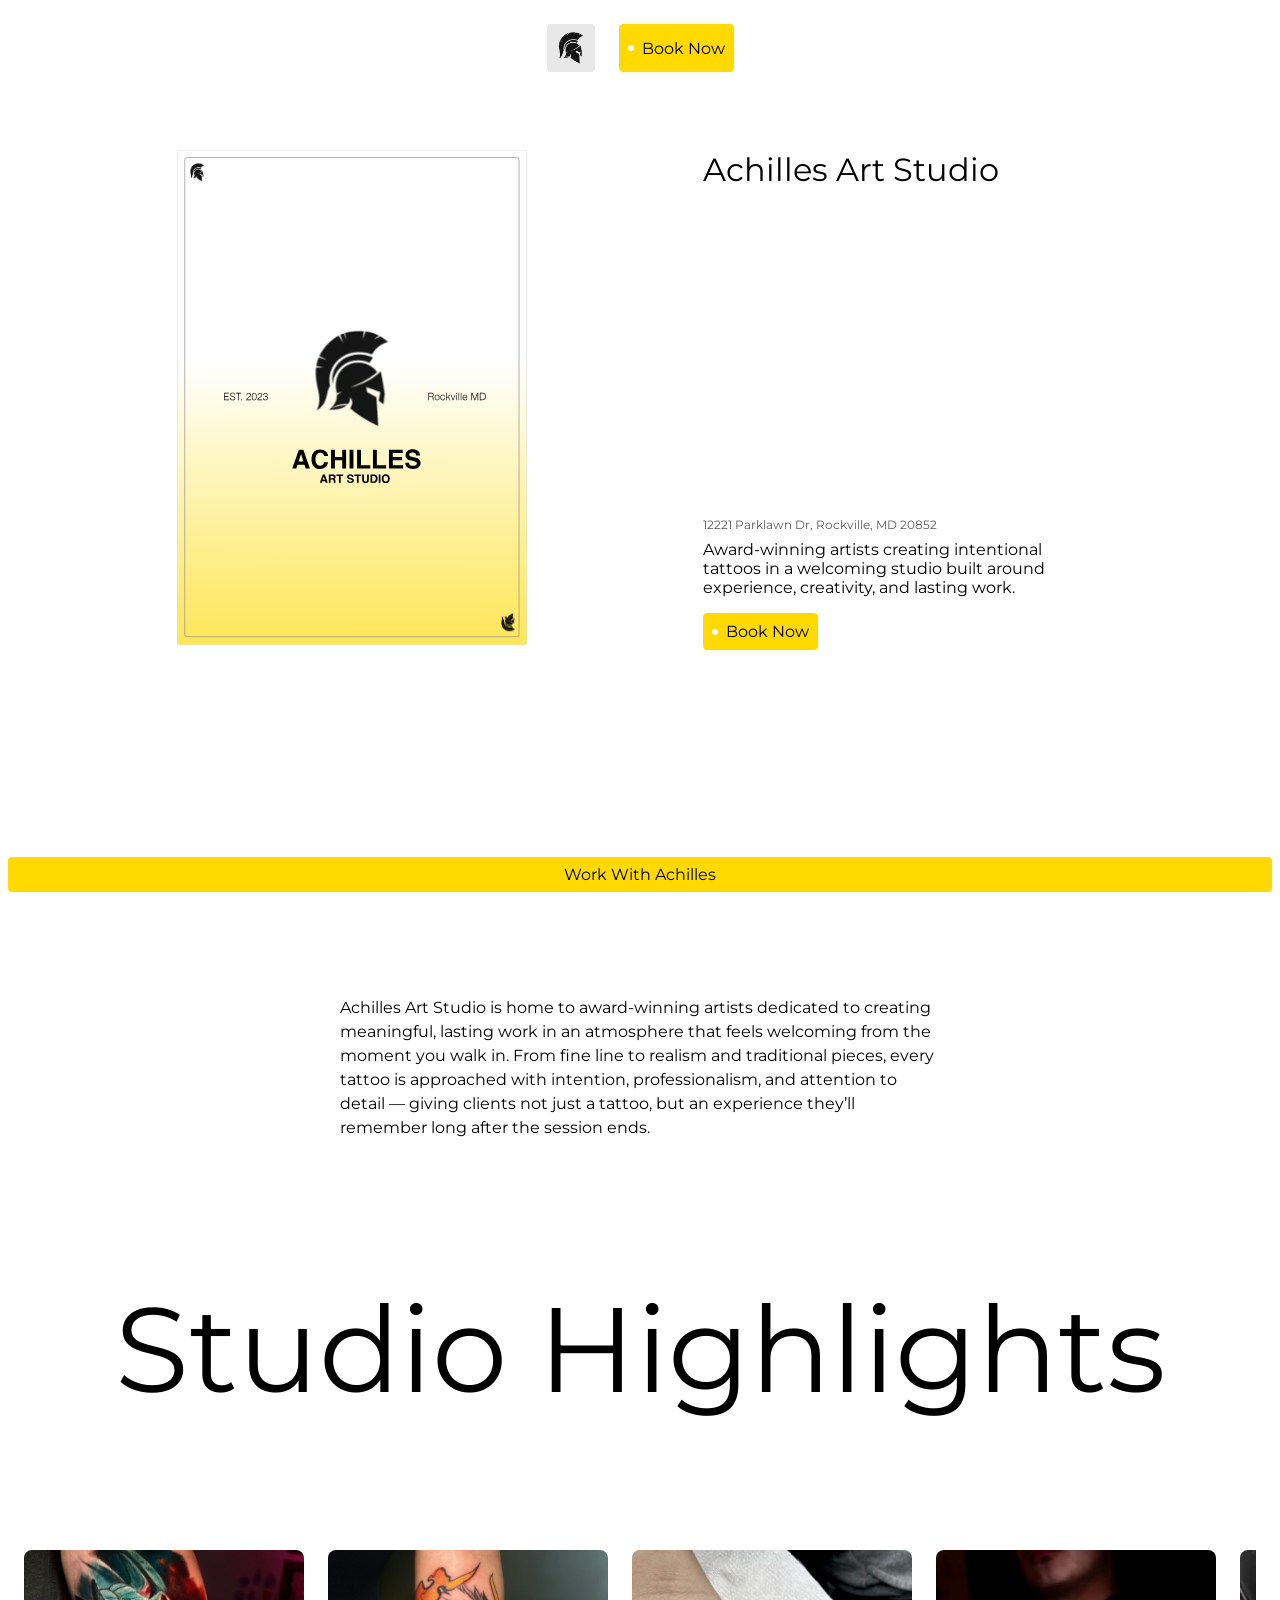
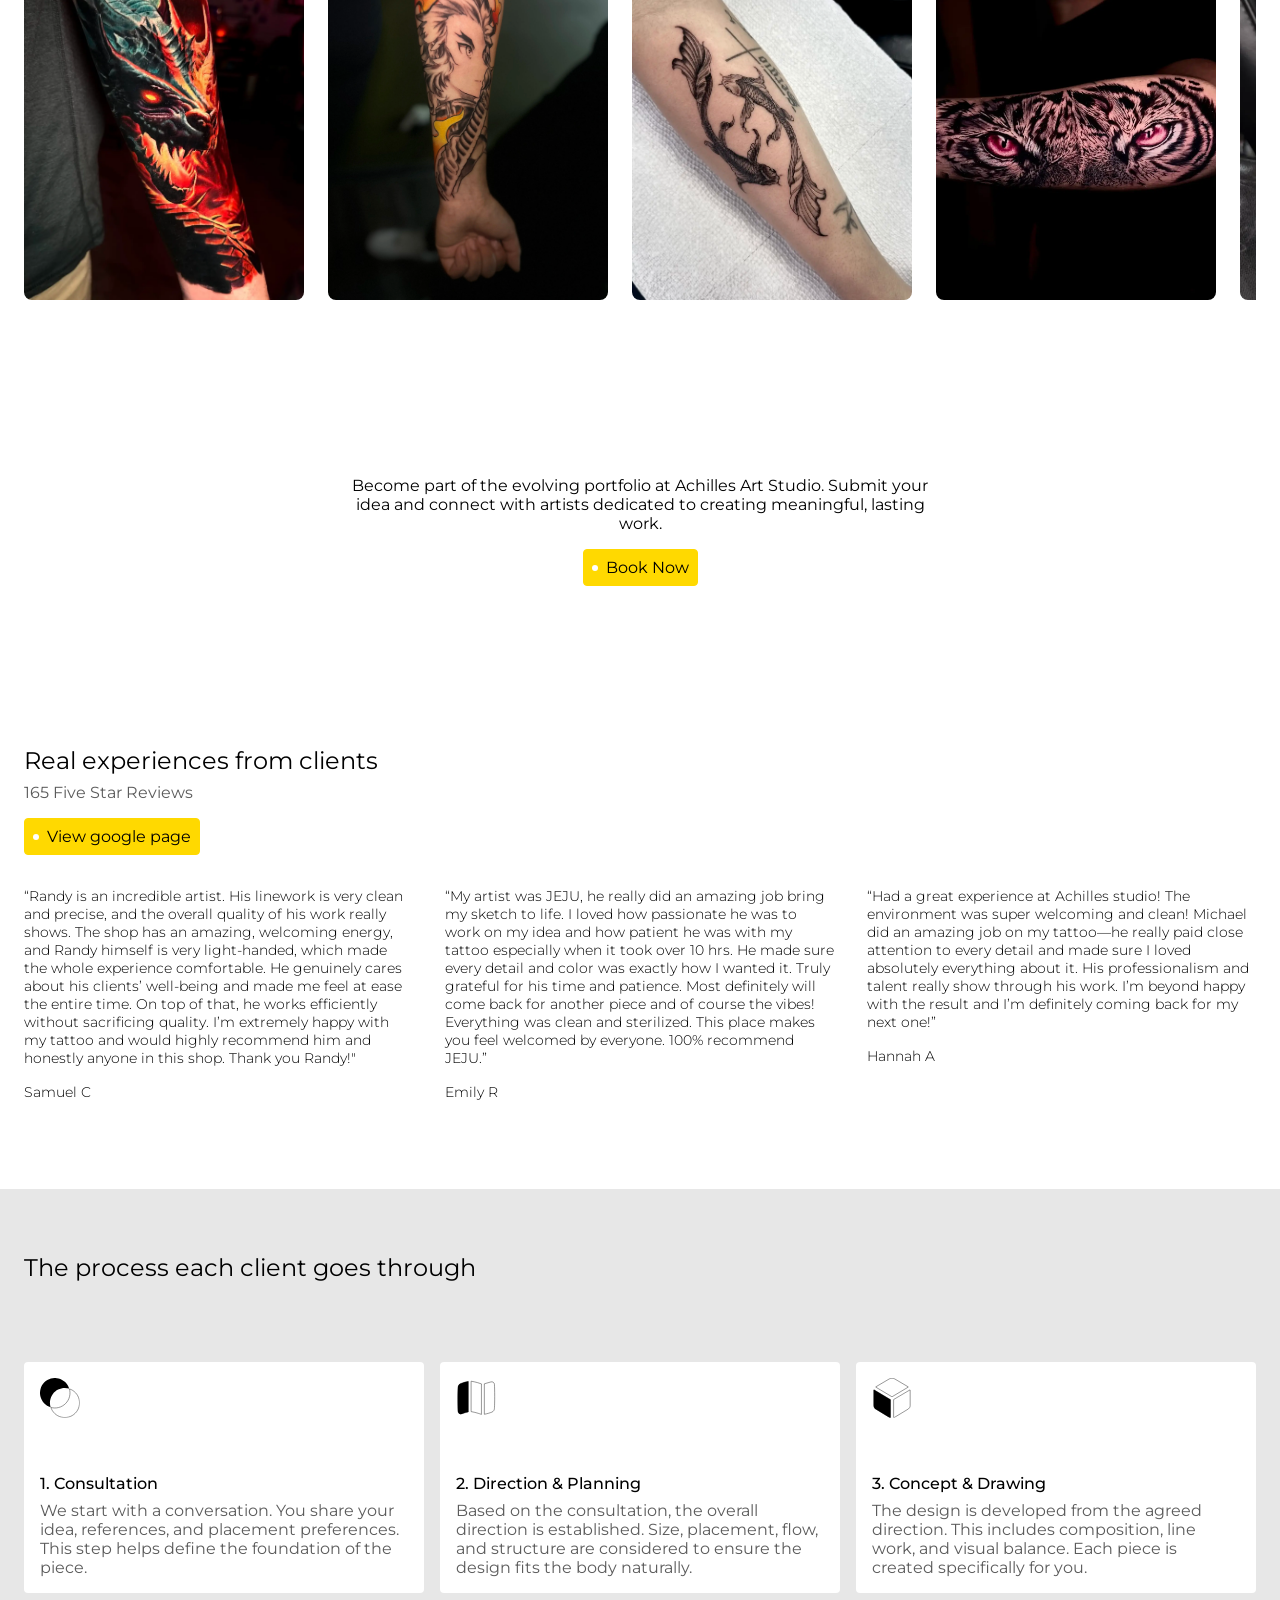
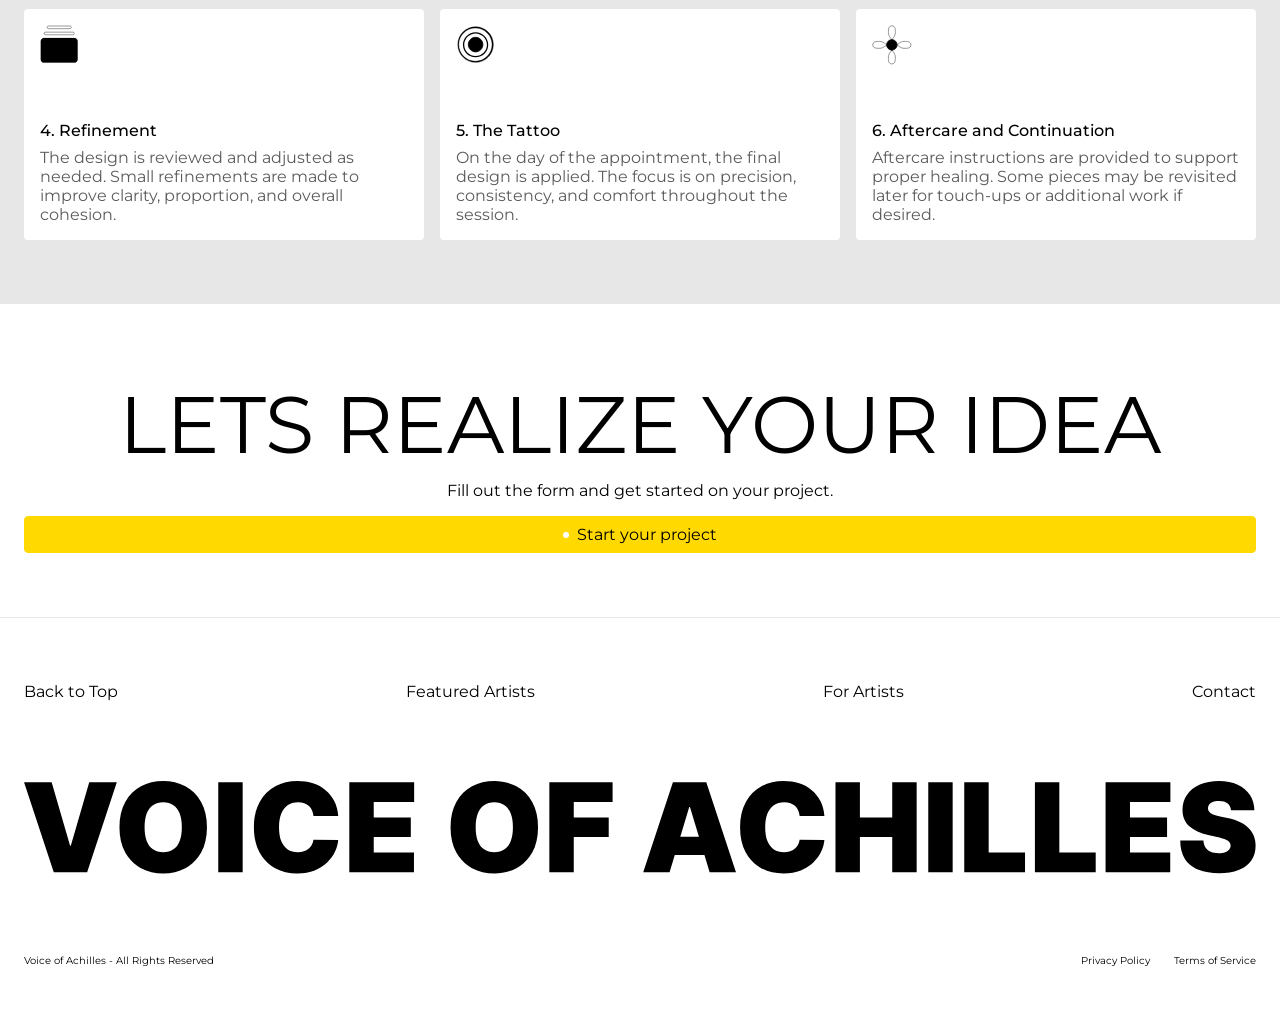
==== commit 3012d186: "added new achilles pages" ====
--- a/achilles-art-studio.html
+++ b/achilles-art-studio.html
@@ -3,7 +3,7 @@
 <head>
   <meta charset="UTF-8">
   <meta name="viewport" content="width=device-width, initial-scale=1.0">
-  <title>Jdiaz | Artist</title>
+  <title>Achilles Art Studio | Studio</title>
   <link rel="stylesheet" href="achilles-art-studio-style.css">
 
   <!-- Meta Pixel Code --> 
@@ -28,7 +28,7 @@
     })(document, {
     "host": "formdesigner.pro",
     "forms": {
-        "243642": {
+        "244007": {
             "popup": {
                 "overlay": "rgba(25,25,25,0.9)",
                 "width": "600px",
@@ -68,15 +68,15 @@
         </figure>
       </a>
 
-      <a href="#popup:formdesigner-243642" class="CTA-btn main-CTA">
+      <a href="#popup:formdesigner-244007" class="CTA-btn main-CTA">
         <div class="btn-circle"></div>
         Book Now
       </a>
   </header>
 
   <main>
-    <a href="#popup:formdesigner-243642" class="promo">
-      Promo: $300 off $1,000-$1,200 sessions | $600 off $2,600+ sessions
+    <a href="#popup:formdesigner-244007" class="promo">
+      Work With Achilles
     </a>
   
     <div class="section-sticky">
@@ -96,7 +96,7 @@
 
               <p class="artist-summary">Award-winning artists creating intentional tattoos in a welcoming studio built around experience, creativity, and lasting work.</p>
 
-              <a href="#popup:formdesigner-243642" class="CTA-btn main-CTA">
+              <a href="#popup:formdesigner-244007" class="CTA-btn main-CTA">
                 <div class="btn-circle"></div>
                 Book Now
               </a>
@@ -187,7 +187,7 @@
           <div class="gallery-CTA">
               <p>Become part of the evolving portfolio at Achilles Art Studio. Submit your idea and connect with artists dedicated to creating meaningful, lasting work.</p>
     
-              <a href="#popup:formdesigner-243642" class="CTA-btn main-CTA">
+              <a href="#popup:formdesigner-244007" class="CTA-btn main-CTA">
                 <div class="btn-circle"></div>
                 Book Now
               </a>
@@ -204,33 +204,33 @@
           <h2>Real experiences from clients</h2>
           <p class="review-count">165 Five Star Reviews</p>
 
-          <a href="#" class="CTA-btn main-CTA">
+          <a href="https://share.google/zH0wbMakmPp11ZnKG" class="CTA-btn main-CTA">
             <div class="btn-circle"></div>
             View google page
           </a>
           <div class="review-wrapper">
             <div class="quote-box">
               <p class="quote">
-                “What an incredible experience! Jd is so professional, exquisitely talented, and a blast to work with. I am so grateful that he has brought Life to a tattoo piece that I have wanted since my preteens And I can’t tell you how excited I am to Continue our work together"
+                “Randy is an incredible artist. His linework is very clean and precise, and the overall quality of his work really shows. The shop has an amazing, welcoming energy, and Randy himself is very light-handed, which made the whole experience comfortable. He genuinely cares about his clients’ well-being and made me feel at ease the entire time. On top of that, he works efficiently without sacrificing quality. I’m extremely happy with my tattoo and would highly recommend him and honestly anyone in this shop. Thank you Randy!"
               </p>
 
-              <p class="quote">Joanna W</p>
+              <p class="quote">Samuel C</p>
             </div>
 
             <div class="quote-box">
               <p class="quote">
-                “Best Tattoo Artist ever!! JD did an amazing job! Very professional and the work speaks for itself. JD is the tattoo artist for you in the DMV area!”
+                “My artist was JEJU, he really did an amazing job bring my sketch to life. I loved how passionate he was to work on my idea and how patient he was with my tattoo especially when it took over 10 hrs. He made sure every detail and color was exactly how I wanted it. Truly grateful for his time and patience. Most definitely will come back for another piece and of course the vibes! Everything was clean and sterilized. This place makes you feel welcomed by everyone. 100% recommend JEJU.”
               </p>
 
-              <p class="quote">Anjolaoluwa T</p>
+              <p class="quote">Emily R</p>
             </div>
 
             <div class="quote-box">
               <p class="quote">
-                “JD is a phenomenal human being with a deep passion for art and people. Hands down the best experience I’ve had with an artist and to think he is right here in the DMV! 🤯 if you have a tattoo idea you’ve been wanting to do but are hesitant on the right artist just schedule a consultation and I have no doubt he will be your guy!”
+                “Had a great experience at Achilles studio! The environment was super welcoming and clean! Michael did an amazing job on my tattoo—he really paid close attention to every detail and made sure I loved absolutely everything about it. His professionalism and talent really show through his work. I’m beyond happy with the result and I’m definitely coming back for my next one!”
               </p>
 
-              <p class="quote">Antonio D</p>
+              <p class="quote">Hannah A</p>
             </div>
         </div>
       </div>
@@ -318,7 +318,7 @@
 
           <p class="CTA-info">Fill out the form and get started on your project.</p>
 
-          <a href="#popup:formdesigner-243642" class="CTA-btn main-CTA">
+          <a href="#popup:formdesigner-244007" class="CTA-btn main-CTA">
             <div class="btn-circle"></div>
             Start your project
           </a>
--- a/achilles-art-studio-style.css
+++ b/achilles-art-studio-style.css
@@ -276,7 +276,7 @@
   display: flex;
   gap: 24px;
   width: max-content;
-  animation: scroll 24s linear infinite;
+  animation: scroll 20s linear infinite;
 }
 
 .gallery-item {
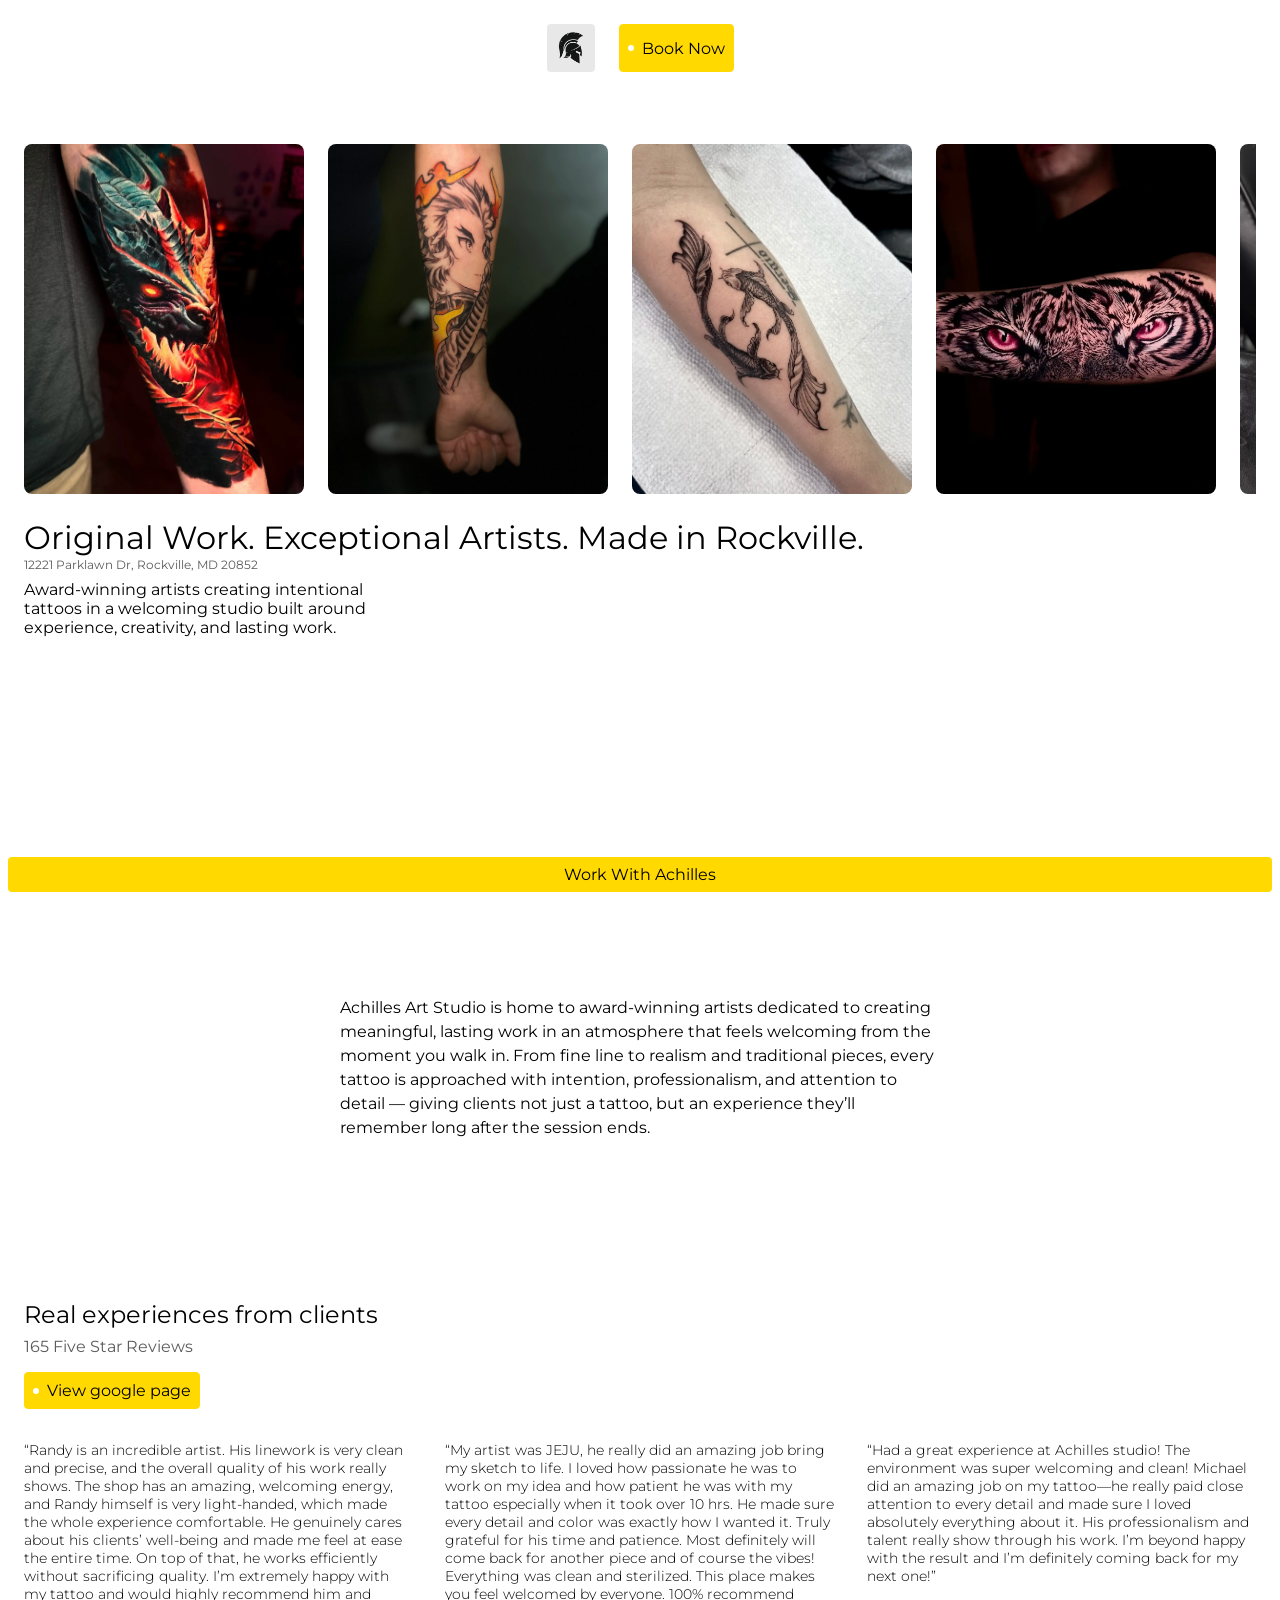
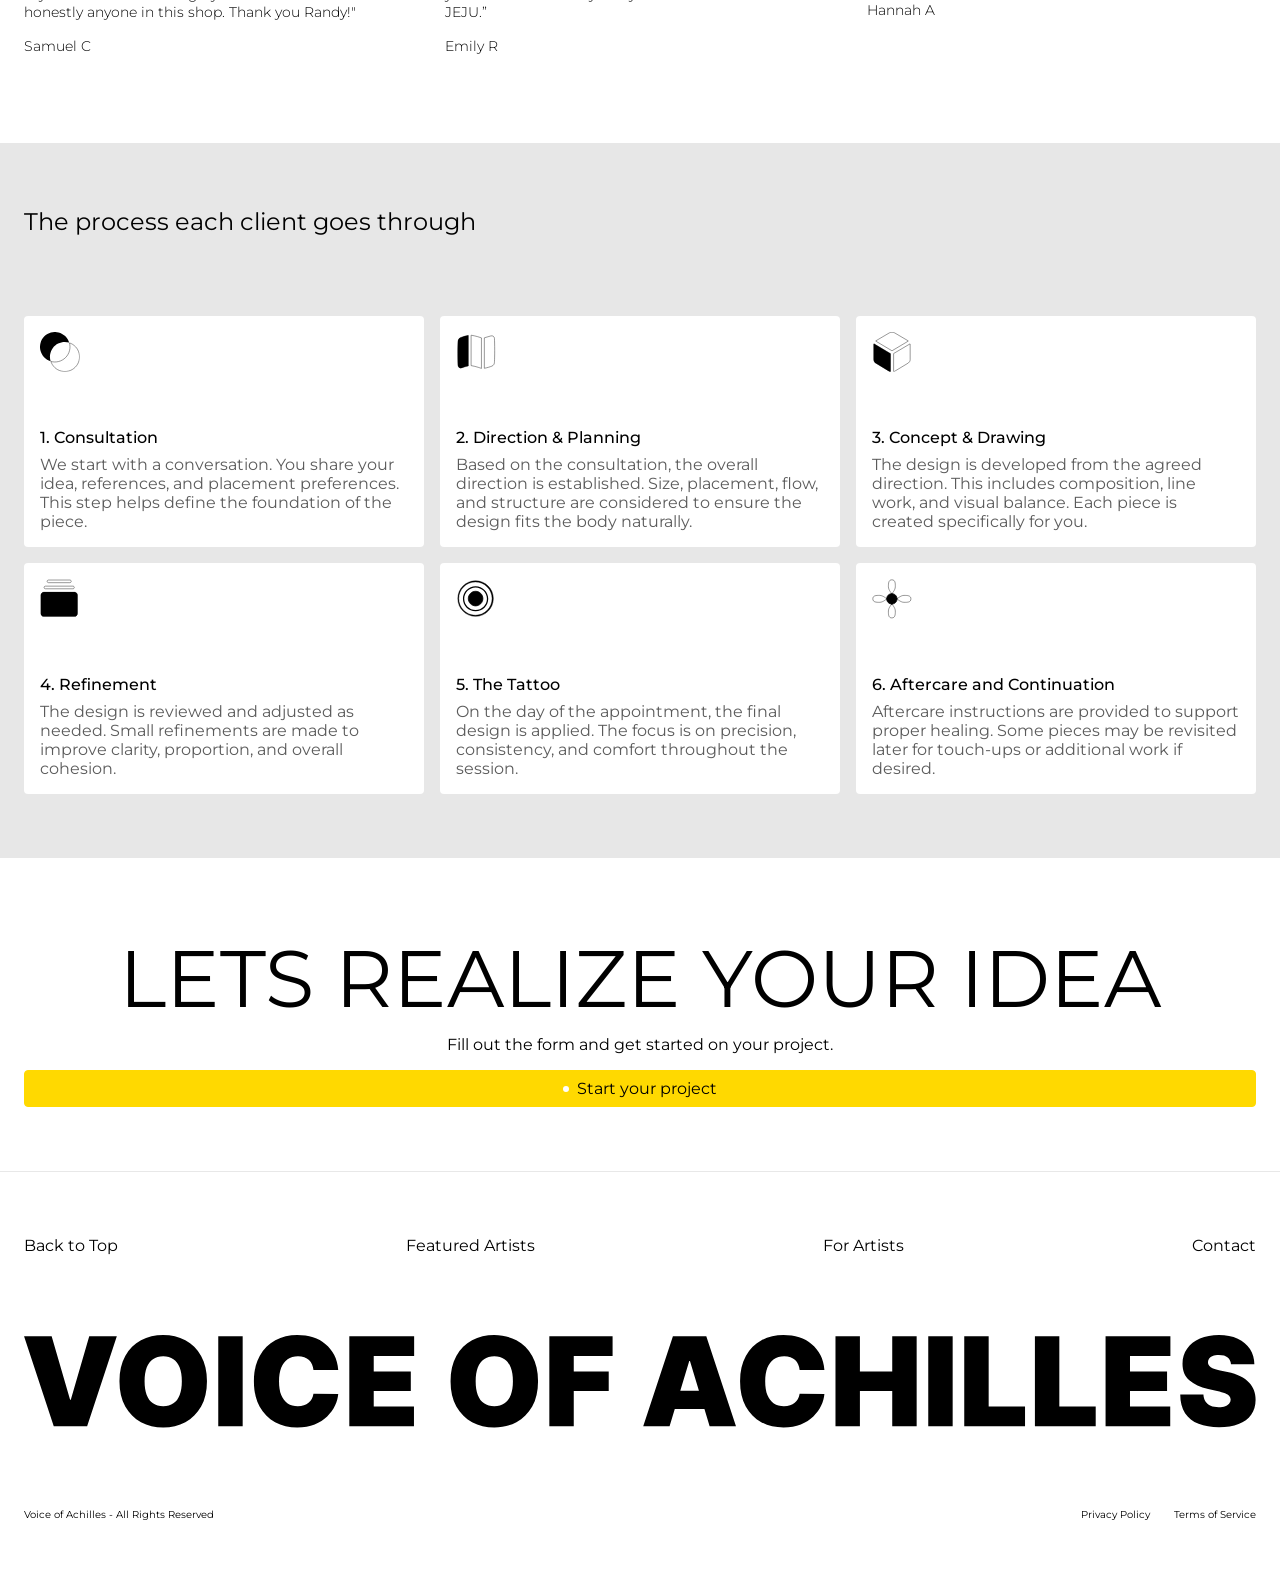
==== commit 2a00de05: "changed funnel" ====
--- a/achilles-art-studio.html
+++ b/achilles-art-studio.html
@@ -82,13 +82,70 @@
     <div class="section-sticky">
       <section id="artist">
         <div class="artist-container">
-          <figure class="display-wrapper">
-            <img src="artists/achilles-studio-card.svg" alt="photo of tattoo artist, Jdiaz" class="artist-display">
-          </figure>
+          <div class="track-container">
+            <div class="gallery-track">
+              <div class="gallery-item">
+                <img src="home-tattoos/jdiaz-dragon.webp" alt="dragon full color tattoo by Jdiaz" loading="eager">
+              </div>
+          
+              <div class="gallery-item">
+                <img src="home-tattoos/jeju-demon-slayer.webp" alt="Demon slayer tattoo by Jeju" loading="eager">
+              </div>
+            
+              <div class="gallery-item">
+                <img src="home-tattoos/randy-koy-fish.webp" alt="koy fish tattoo by Randy" loading="eager">
+              </div>
+            
+              <div class="gallery-item">
+                <img src="home-tattoos/maginkz-tiger-eyes.webp" alt="tiger face tattoo by magic inkz" loading="eager">                 
+              </div>
+            
+              <div class="gallery-item">
+                <img src="home-tattoos/sarai-blk-red-flower.webp" alt="flower tattoo by Sarai" loading="eager">
+              </div>
+            
+              <div class="gallery-item">
+                <img src="home-tattoos/david-lay-sleeve.webp" alt="sleeve by David Lay" loading="eager">
+              </div>
+              
+              <div class="gallery-item">
+                <img src="home-tattoos/daniela-zoro.webp" alt="zoro from One Piece by Daniela" loading="eager">
+              </div>  
+            
+              <!-- DUPLICATE -->
+              <div class="gallery-item">
+                <img src="home-tattoos/jdiaz-dragon.webp" alt="dragon full color tattoo by Jdiaz" loading="eager">  
+              </div>
+              
+              <div class="gallery-item">
+                <img src="home-tattoos/jeju-demon-slayer.webp" alt="Demon slayer tattoo by Jeju" loading="eager">
+              </div>
+              
+              <div class="gallery-item">              
+                <img src="home-tattoos/randy-koy-fish.webp" alt="koy fish tattoo by Randy" loading="eager">
+              </div>
+              
+              <div class="gallery-item">
+                <img src="home-tattoos/maginkz-tiger-eyes.webp" alt="tiger face tattoo by magic inkz" loading="eager">
+              </div>
+              
+              <div class="gallery-item">
+                <img src="home-tattoos/sarai-blk-red-flower.webp" alt="flower tattoo by Sarai" loading="eager">
+              </div>
+              
+              <div class="gallery-item">
+                <img src="home-tattoos/david-lay-sleeve.webp" alt="sleeve by David Lay" loading="eager">
+              </div>
+              
+              <div class="gallery-item">
+                <img src="home-tattoos/daniela-zoro.webp" alt="zoro from One Piece by Daniela" loading="eager">
+              </div>        
+            </div> 
+          </div>
 
           <div class="artist-info-container">
             <div>
-              <h1 class="artist-name">Achilles Art Studio</h1>            
+              <h1 class="artist-name">Original Work. Exceptional Artists. Made in Rockville.</h1>            
             </div>
 
             <div class="artist-summary-container">
@@ -96,10 +153,10 @@
 
               <p class="artist-summary">Award-winning artists creating intentional tattoos in a welcoming studio built around experience, creativity, and lasting work.</p>
 
-              <a href="#popup:formdesigner-244007" class="CTA-btn main-CTA">
+              <!-- <a href="#popup:formdesigner-244007" class="CTA-btn main-CTA">
                 <div class="btn-circle"></div>
                 Book Now
-              </a>
+              </a> -->
             </div>
           </div>
         </div>
@@ -115,84 +172,6 @@
             </div>
           </div>
         </div>
-        
-        <section id="gallery">
-          <div class="container">
-            <div class="row gallery-row">
-              <div class="gallery-text-container">
-                <h2 class="portfolio">Studio Highlights</h2>
-              </div>
-              
-          <div class="track-container">
-            <div class="gallery-track">
-              <div class="gallery-item">
-                <img src="home-tattoos/jdiaz-dragon.webp" alt="dragon full color tattoo by Jdiaz" loading="eager">
-              </div>
-          
-              <div class="gallery-item">
-                <img src="home-tattoos/jeju-demon-slayer.webp" alt="Demon slayer tattoo by Jeju" loading="eager">
-              </div>
-            
-              <div class="gallery-item">
-                <img src="home-tattoos/randy-koy-fish.webp" alt="koy fish tattoo by Randy" loading="eager">
-              </div>
-            
-              <div class="gallery-item">
-                <img src="home-tattoos/maginkz-tiger-eyes.webp" alt="tiger face tattoo by magic inkz" loading="eager">                 
-              </div>
-            
-              <div class="gallery-item">
-                <img src="home-tattoos/sarai-blk-red-flower.webp" alt="flower tattoo by Sarai" loading="eager">
-              </div>
-            
-              <div class="gallery-item">
-                <img src="home-tattoos/david-lay-sleeve.webp" alt="sleeve by David Lay" loading="eager">
-              </div>
-              
-              <div class="gallery-item">
-                <img src="home-tattoos/daniela-zoro.webp" alt="zoro from One Piece by Daniela" loading="eager">
-              </div>  
-            
-              <!-- DUPLICATE -->
-              <div class="gallery-item">
-                <img src="home-tattoos/jdiaz-dragon.webp" alt="dragon full color tattoo by Jdiaz" loading="eager">  
-              </div>
-              
-              <div class="gallery-item">
-                <img src="home-tattoos/jeju-demon-slayer.webp" alt="Demon slayer tattoo by Jeju" loading="eager">
-              </div>
-              
-              <div class="gallery-item">              
-                <img src="home-tattoos/randy-koy-fish.webp" alt="koy fish tattoo by Randy" loading="eager">
-              </div>
-              
-              <div class="gallery-item">
-                <img src="home-tattoos/maginkz-tiger-eyes.webp" alt="tiger face tattoo by magic inkz" loading="eager">
-              </div>
-              
-              <div class="gallery-item">
-                <img src="home-tattoos/sarai-blk-red-flower.webp" alt="flower tattoo by Sarai" loading="eager">
-              </div>
-              
-              <div class="gallery-item">
-                <img src="home-tattoos/david-lay-sleeve.webp" alt="sleeve by David Lay" loading="eager">
-              </div>
-              
-              <div class="gallery-item">
-                <img src="home-tattoos/daniela-zoro.webp" alt="zoro from One Piece by Daniela" loading="eager">
-              </div>        
-            </div> 
-          </div> 
-          </div>
-          <div class="gallery-CTA">
-              <p>Become part of the evolving portfolio at Achilles Art Studio. Submit your idea and connect with artists dedicated to creating meaningful, lasting work.</p>
-    
-              <a href="#popup:formdesigner-244007" class="CTA-btn main-CTA">
-                <div class="btn-circle"></div>
-                Book Now
-              </a>
-            </div>
-        </section>
       </section>
     </div>
 
--- a/achilles-art-studio-style.css
+++ b/achilles-art-studio-style.css
@@ -164,8 +164,8 @@
 }
 
 #artist {
-  position: sticky;
-  top: 150px;
+  position: relative;
+  top: 120px;
   z-index: 1;
   height: 100vh;
 }
@@ -173,6 +173,7 @@
 .artist-container {
   display: flex;
   justify-content: space-evenly;
+  flex-direction: column;
   gap: 24px;
 }
 
@@ -203,7 +204,6 @@
   display: flex;
   flex-direction: column;
   justify-content: space-between;
-  height: 500px;
 }
 
 .artist-summary {
@@ -265,14 +265,12 @@
 .track-container {
   position: relative;
   width: 100%;
-  height: 100vh;
   overflow: clip;
 }
 
 .gallery-track {
   z-index: 5;
   position: relative;
-  margin-top: 120px;
   display: flex;
   gap: 24px;
   width: max-content;
@@ -459,10 +457,12 @@
 @media (max-width: 748px) {
   .artist-container {
     position: relative;
-    flex-direction: column;
-    align-items: center;
     z-index: 1;
   }
+
+  .artist-name {
+  font-size: 24px;
+}
 
   .display-wrapper {
     width: 250px;
@@ -496,6 +496,11 @@
 
   .CTA-text {
     font-size: 40px;
+  }
+
+  .gallery-item img {
+    width: 175px;
+    height: 275px;
   }
 }
 
@@ -543,6 +548,6 @@
   }
 
   .artist-container {
-    gap: 8px;
+    gap: 24px;
   }
 }
